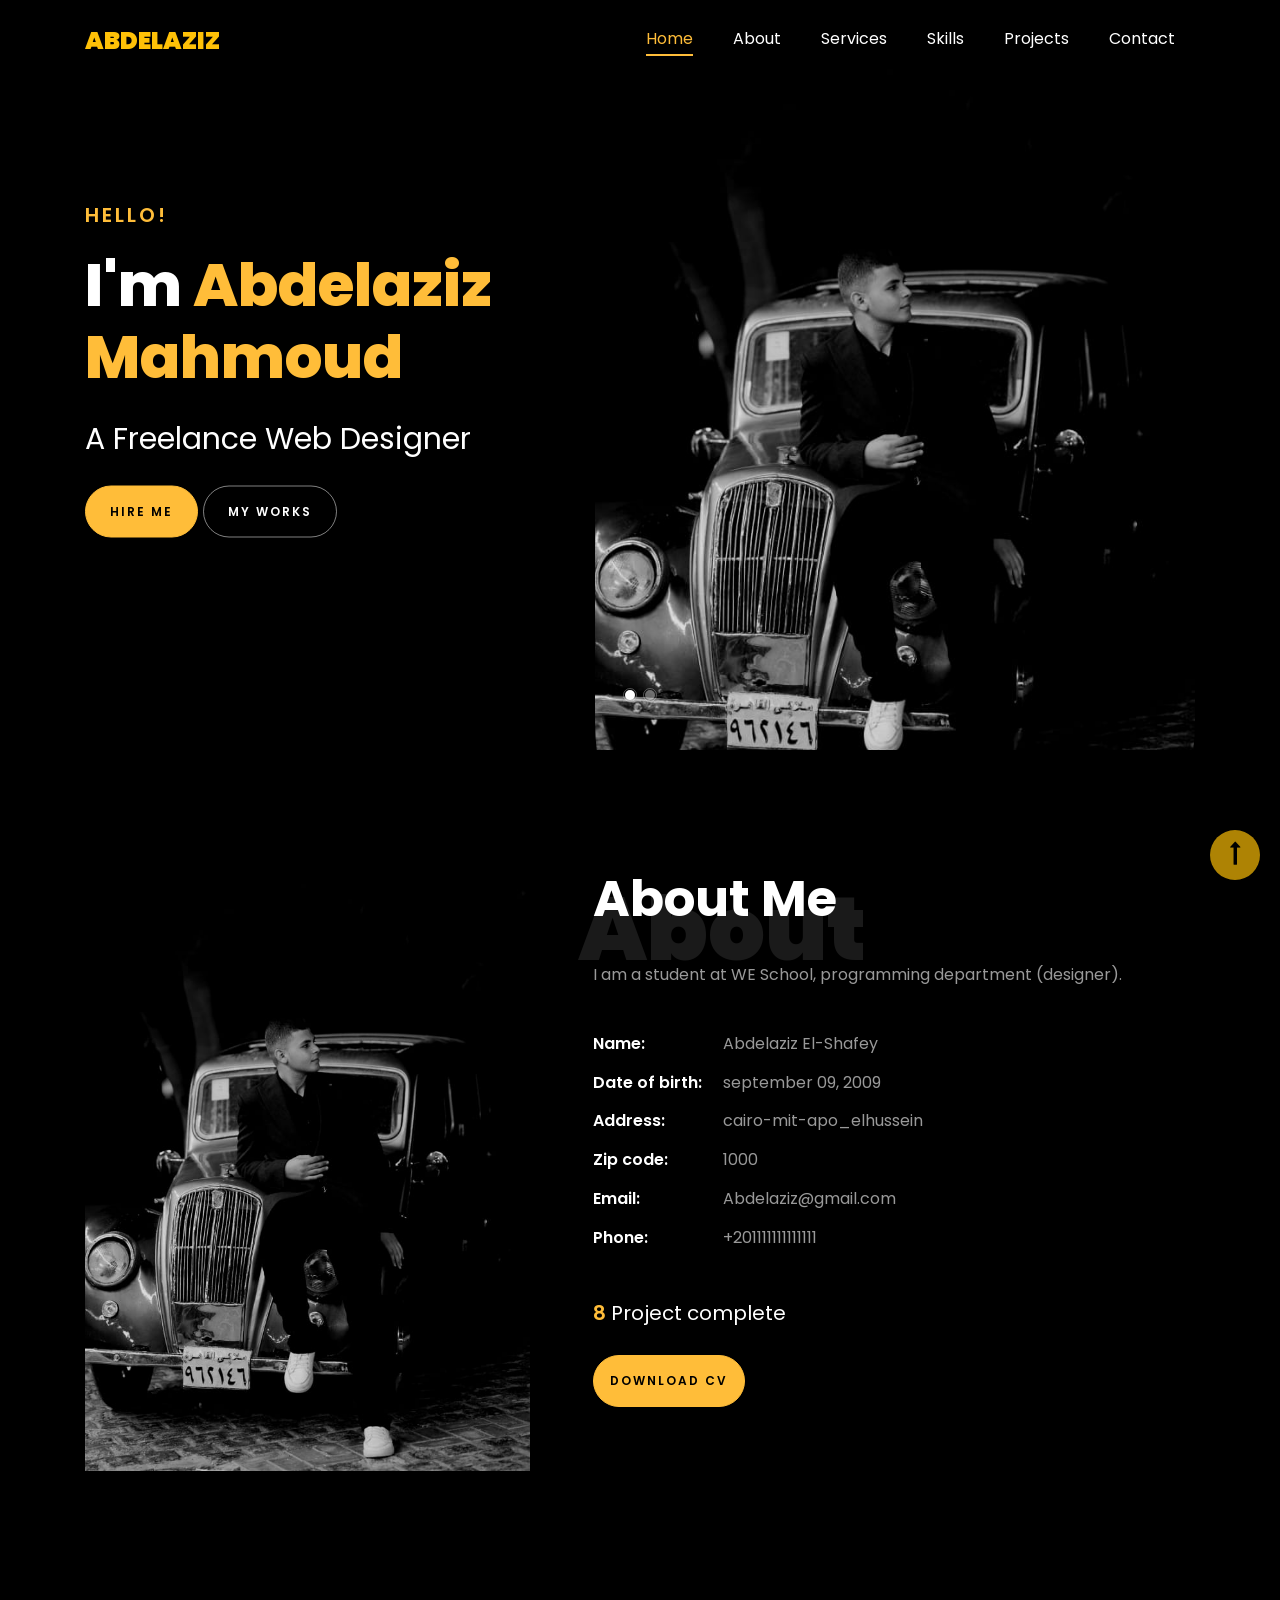
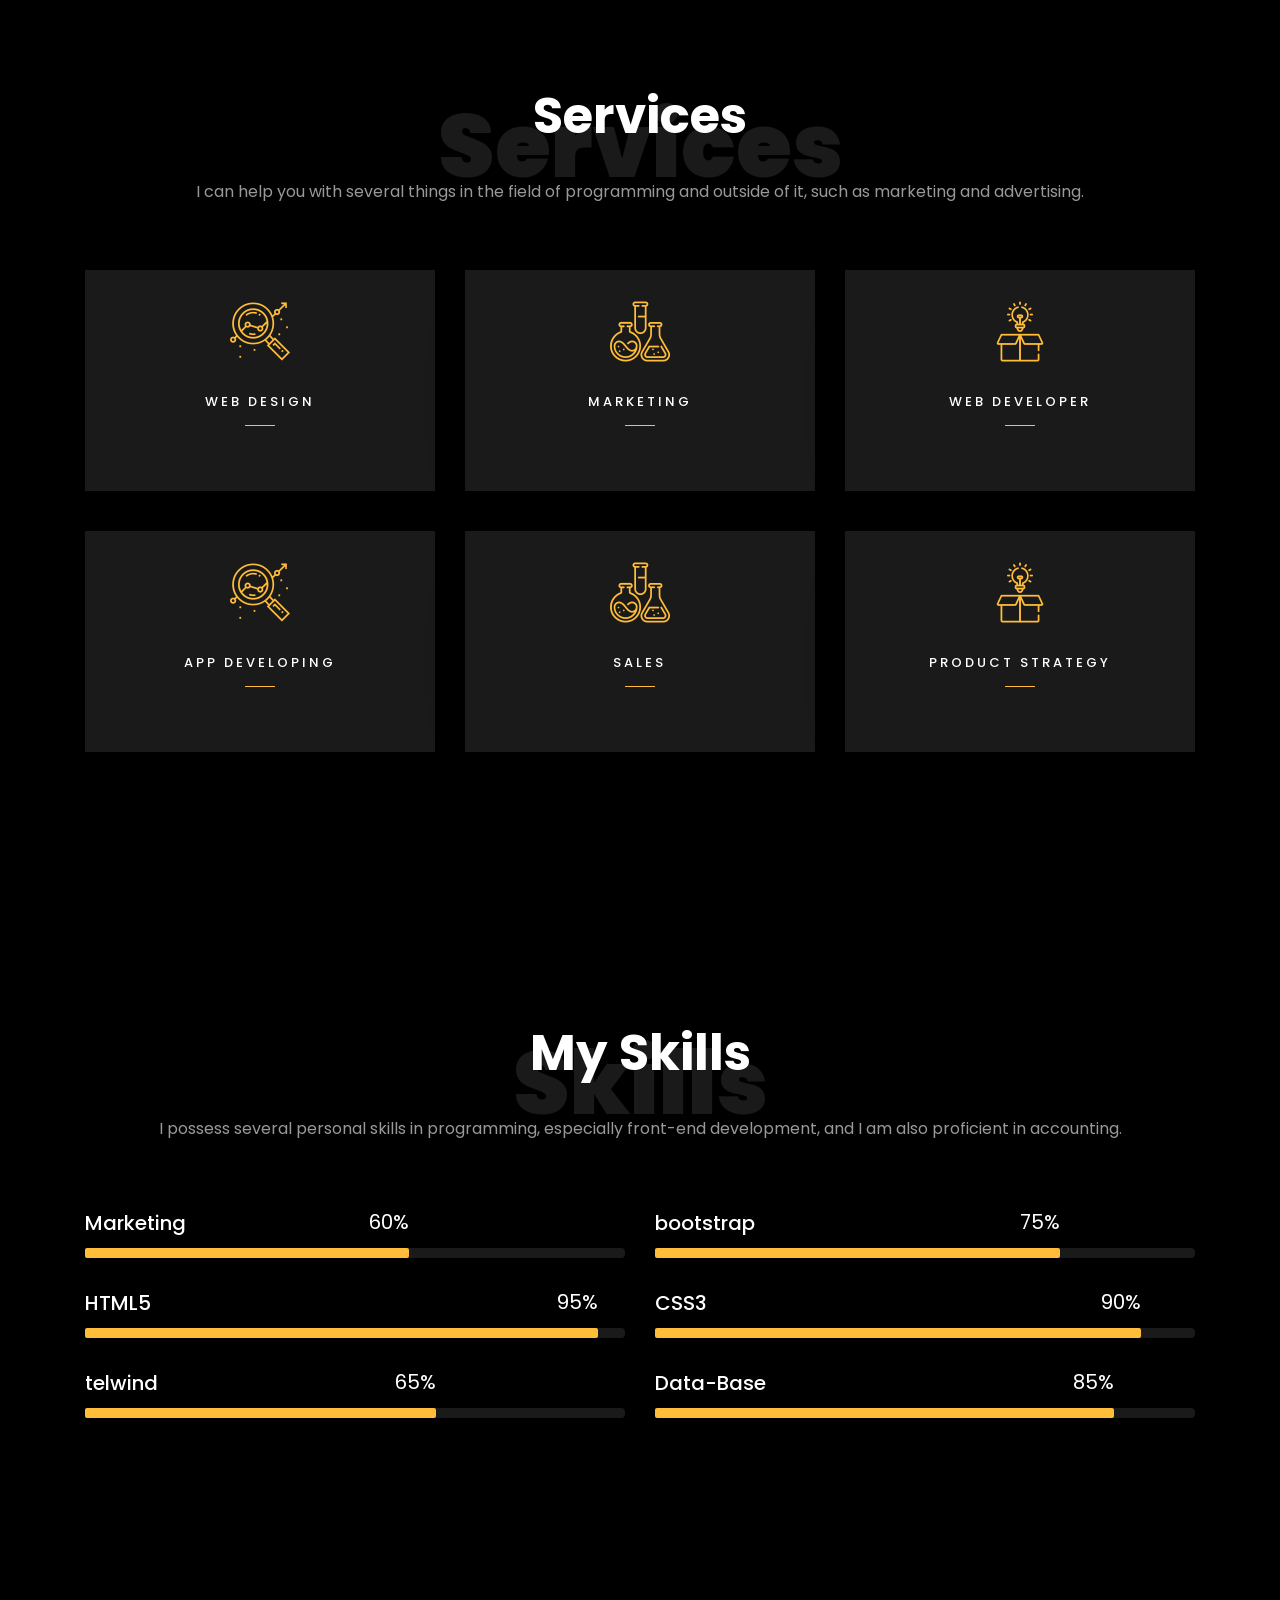
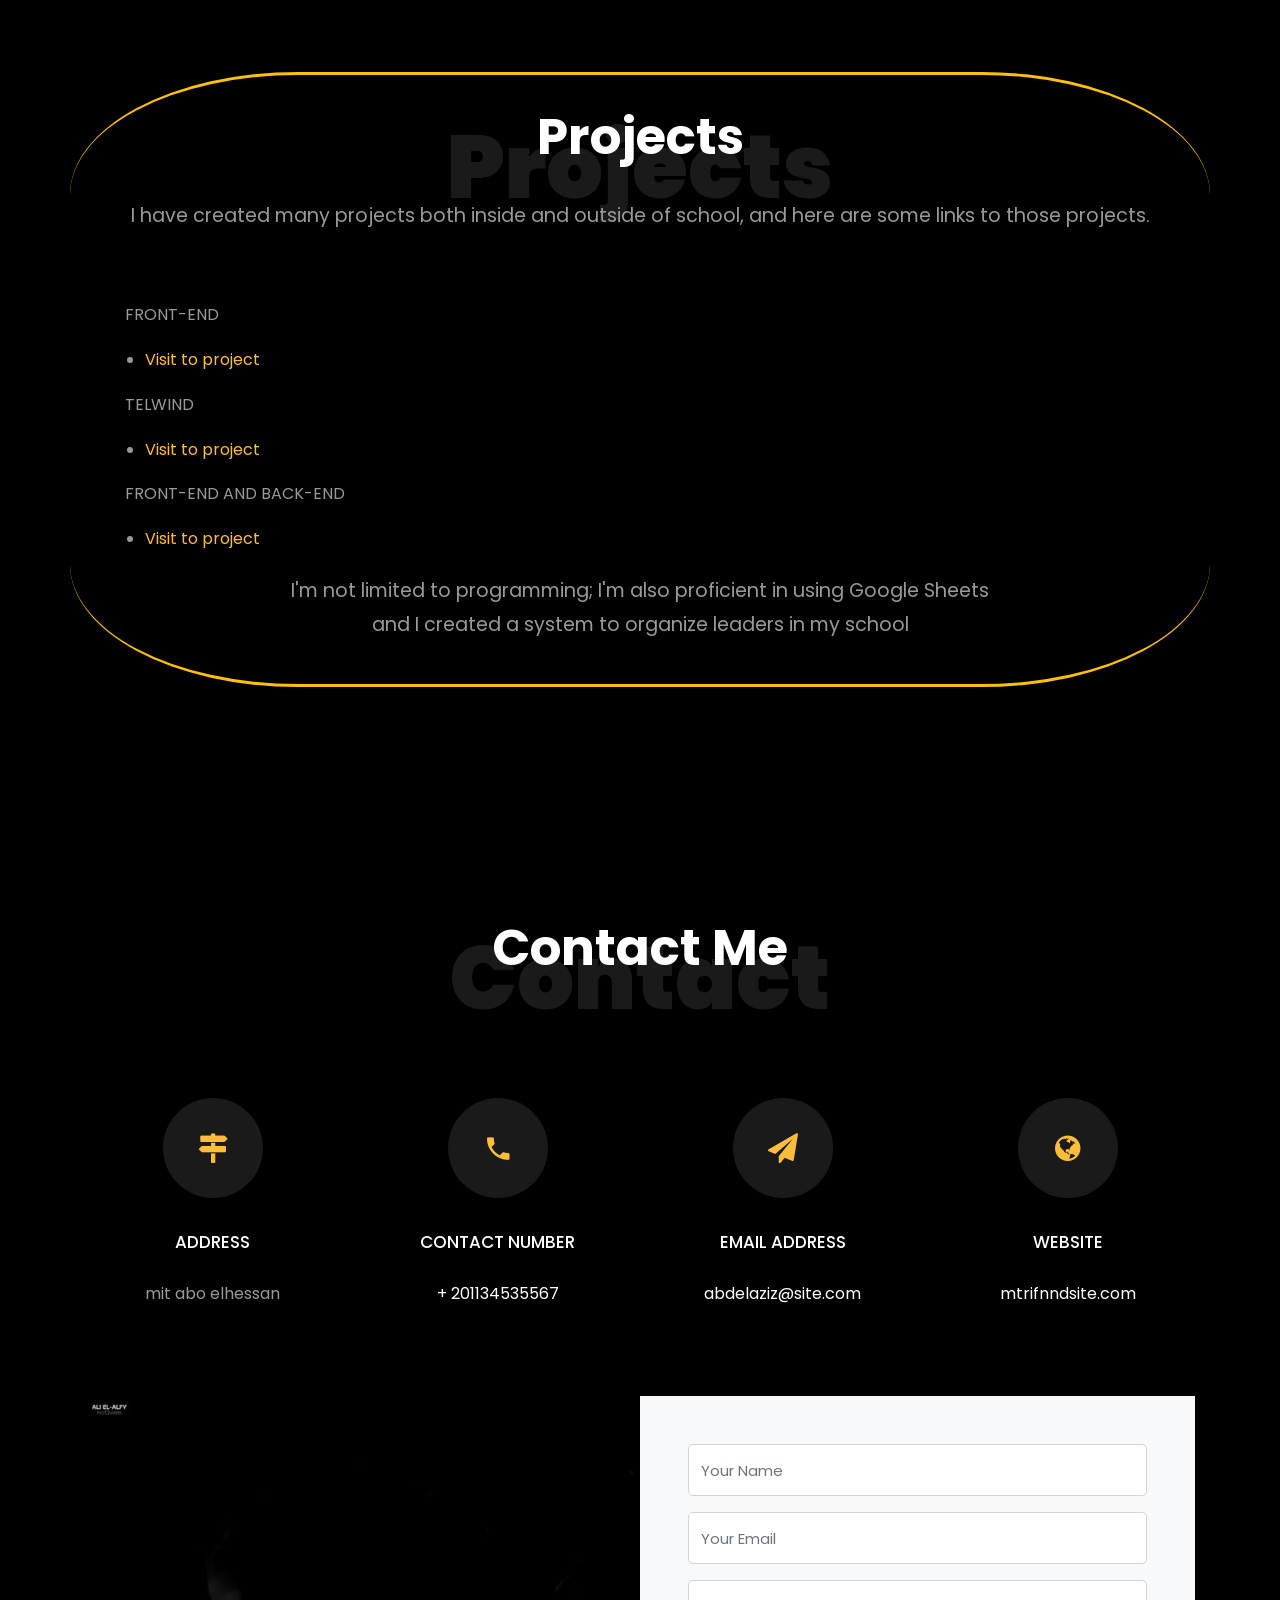
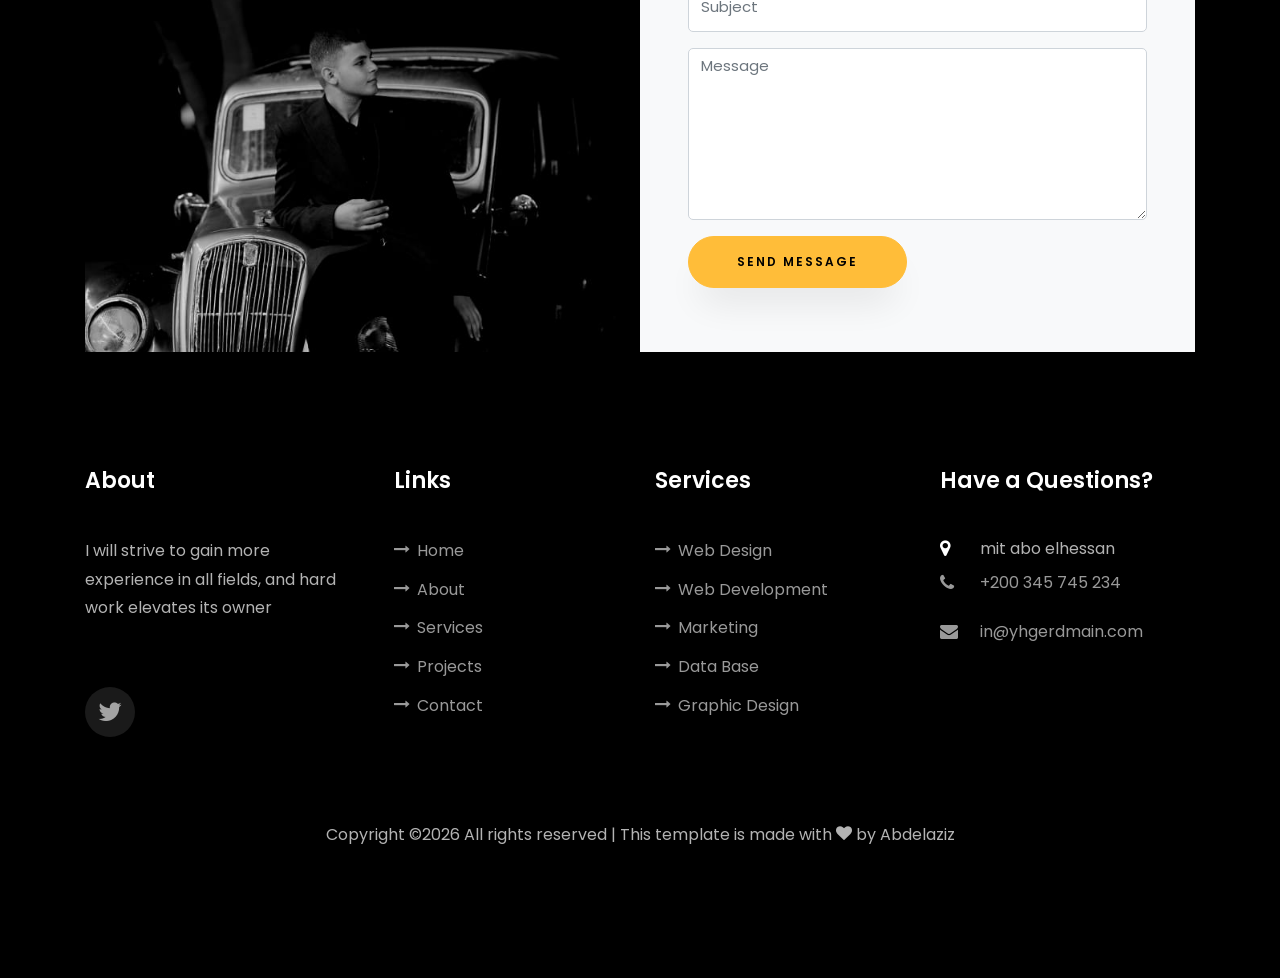
==== index.html @ 03fa95c0 "Add files via upload" ====
<!DOCTYPE html>
<html lang="en">
  <head>
    <title>Clark - Free Bootstrap 4 Template by Colorlib</title>
    <meta charset="utf-8">
    <meta name="viewport" content="width=device-width, initial-scale=1, shrink-to-fit=no">
    
    <link href="https://fonts.googleapis.com/css?family=Poppins:100,200,300,400,500,600,700,800,900" rel="stylesheet">

    <link rel="stylesheet" href="css/open-iconic-bootstrap.min.css">
    <link rel="stylesheet" href="css/animate.css">
    
    <link rel="stylesheet" href="css/owl.carousel.min.css">
    <link rel="stylesheet" href="css/owl.theme.default.min.css">
    <link rel="stylesheet" href="css/magnific-popup.css">

    <link rel="stylesheet" href="css/aos.css">

    <link rel="stylesheet" href="css/ionicons.min.css">
    
    <link rel="stylesheet" href="css/flaticon.css">
    <link rel="stylesheet" href="css/icomoon.css">
    <link rel="stylesheet" href="css/style.css">

    <style>
      /* حل مشكلة السكرول في الموبايل */
      html, body {
        overflow-x: hidden !important;
        height: auto !important;
        position: relative;
      }

      /* تنسيق زرار الصعود للأعلى (Back to Top) */
      #ftco-backtotop {
        position: fixed;
        bottom: 20px;
        right: 20px;
        z-index: 9999;
        width: 50px;
        height: 50px;
        background: #ffc107;
        color: #000;
        border-radius: 50%;
        text-align: center;
        line-height: 50px;
        font-size: 24px;
        cursor: pointer;
        display: none;
        box-shadow: 0px 5px 15px rgba(0,0,0,0.3);
        transition: 0.3s all ease;
      }
      #ftco-backtotop:hover {
        background: #000;
        color: #ffc107;
      }

      /* تنسيق رسائل الفالديشن بدون تغيير الديزاين */
      .error-border {
        border: 2px solid #ff4d4d !important;
      }
      .error-msg {
        color: #ff4d4d;
        font-size: 12px;
        display: none;
        margin-top: 5px;
      }
    </style>
  </head>
  <body data-spy="scroll" data-target=".site-navbar-target" data-offset="300">
	  <nav class="navbar navbar-expand-lg navbar-dark ftco_navbar ftco-navbar-light site-navbar-target" id="ftco-navbar">
	    <div class="container">
	      <a class="navbar-brand" style='color:#ffc107;' href="index.html">Abdelaziz</a>
	      <button class="navbar-toggler js-fh5co-nav-toggle fh5co-nav-toggle" type="button" data-toggle="collapse" data-target="#ftco-nav" aria-controls="ftco-nav" aria-expanded="false" aria-label="Toggle navigation">
	        <span class="oi oi-menu"></span> Menu
	      </button>

	      <div class="collapse navbar-collapse" id="ftco-nav">
	        <ul class="navbar-nav nav ml-auto">
	          <li class="nav-item"><a href="#home-section" class="nav-link"><span>Home</span></a></li>
	          <li class="nav-item"><a href="#about-section" class="nav-link"><span>About</span></a></li>
	          <li class="nav-item"><a href="#services-section" class="nav-link"><span>Services</span></a></li>
	          <li class="nav-item"><a href="#skills-section" class="nav-link"><span>Skills</span></a></li>
	          <li class="nav-item"><a href="#projects-section" class="nav-link"><span>Projects</span></a></li>
	          <li class="nav-item"><a href="#contact-section" class="nav-link"><span>Contact</span></a></li>
	        </ul>
	      </div>
	    </div>
	  </nav>
	  <section id="home-section" class="hero">
		  <div class="home-slider  owl-carousel">
	      <div class="slider-item ">
	      	<div class="overlay"></div>
	        <div class="container">
	          <div class="row d-md-flex no-gutters slider-text align-items-end justify-content-end" data-scrollax-parent="true">
	          	<div class="one-third js-fullheight order-md-last img" style="background-image:url(images/bg_1.png );width: 600px; border-radius: 20%;">
	          		<div class="overlay"></div>
	          	</div>
		          <div class="one-forth d-flex  align-items-center ftco-animate" data-scrollax=" properties: { translateY: '70%' }">
		          	<div class="text">
		          		<span class="subheading">Hello!</span>
			            <h1 class="mb-4 mt-3">I'm <span>Abdelaziz Mahmoud</span></h1>
			            <h2 class="mb-4">A Freelance Web Designer</h2>
			            <p><a href="#" class="btn btn-primary py-3 px-4">Hire me</a> <a href="#" class="btn btn-white btn-outline-white py-3 px-4">My works</a></p>
		            </div>
		          </div>
	        	</div>
	        </div>
	      </div>

	      <div class="slider-item">
	      	<div class="overlay"></div>
	        <div class="container">
	          <div class="row d-flex no-gutters slider-text align-items-end justify-content-end" data-scrollax-parent="true">
	          	<div class="one-third js-fullheight order-md-last img" style="background-image:url(images/bg_2.png);width: 600px;border-radius: 20%;">
	          		<div class="overlay"></div>
	          	</div>
		          <div class="one-forth d-flex align-items-center ftco-animate" data-scrollax=" properties: { translateY: '70%' }">
		          	<div class="text">
		          		<span class="subheading">Hello!</span>
			            <h1 class="mb-4 mt-3">I'm a <span>web designer</span> based in Egypt</h1>
			            <p><a href="#" class="btn btn-primary py-3 px-4">Hire me</a> <a href="#" class="btn btn-white btn-outline-white py-3 px-4">My works</a></p>
		            </div>
		          </div>
	        	</div>
	        </div>
	      </div>
	    </div>
    </section>
	<section class="ftco-about img ftco-section ftco-no-pb" id="about-section">
    	<div class="container">
    		<div class="row d-flex">
    			<div class="col-md-6 col-lg-5 d-flex">
    				<div class="img-about img d-flex align-items-stretch">
    					<div class="overlay"></div>
	    				<div class="img d-flex align-self-stretch align-items-center" style="background-image:url(images/bg_1.png);">
	    				</div>
    				</div>
    			</div>
    			<div class="col-md-6 col-lg-7 pl-lg-5 pb-5">
    				<div class="row justify-content-start pb-3">
		          <div class="col-md-12 heading-section ftco-animate">
		          	<h1 class="big">About</h1>
		            <h2 class="mb-4">About Me</h2>
		            <p>I am a student at WE School, programming department (designer).</p>
		            <ul class="about-info mt-4 px-md-0 px-2">
		            	<li class="d-flex"><span>Name:</span> <span>Abdelaziz El-Shafey</span></li>
		            	<li class="d-flex"><span>Date of birth:</span> <span>september 09, 2009</span></li>
		            	<li class="d-flex"><span>Address:</span> <span>cairo-mit-apo_elhussein</span></li>
		            	<li class="d-flex"><span>Zip code:</span> <span>1000</span></li>
		            	<li class="d-flex"><span>Email:</span> <span>Abdelaziz@gmail.com</span></li>
		            	<li class="d-flex"><span>Phone: </span> <span>+201111111111111</span></li>
		            </ul>
		          </div>
		        </div>
	          <div class="counter-wrap ftco-animate d-flex mt-md-3">
              <div class="text">
              	<p class="mb-4">
	                <span class="number" data-number="30">0</span>
	                <span>Project complete</span>
                </p>
                <p><a href="#" class="btn btn-primary py-3 px-3">Download CV</a></p>
              </div>
	          </div>
	        </div>
        </div>
    	</div>
    </section>

    <section class="ftco-section" id="services-section">
    	<div class="container">
    		<div class="row justify-content-center py-5 mt-5">
          <div class="col-md-12 heading-section text-center ftco-animate">
          	<h1 class="big big-2">Services</h1>
            <h2 class="mb-4">Services</h2>
            <p>I can help you with several things in the field of programming and outside of it, such as marketing and advertising.</p>
          </div>
        </div>
    		<div class="row">
					<div class="col-md-4 text-center d-flex ftco-animate">
						<a href="#" class="services-1">
							<span class="icon">
								<i class="flaticon-analysis"></i>
							</span>
							<div class="desc">
								<h3 class="mb-5">Web Design</h3>
							</div>
						</a>
					</div>
					<div class="col-md-4 text-center d-flex ftco-animate">
						<a href="#" class="services-1">
							<span class="icon">
								<i class="flaticon-flasks"></i>
							</span>
							<div class="desc">
								<h3 class="mb-5">Marketing</h3>
							</div>
						</a>
					</div>
					<div class="col-md-4 text-center d-flex ftco-animate">
						<a href="#" class="services-1">
							<span class="icon">
								<i class="flaticon-ideas"></i>
							</span>
							<div class="desc">
								<h3 class="mb-5">Web Developer</h3>
							</div>
						</a>
					</div>

					<div class="col-md-4 text-center d-flex ftco-animate">
						<a href="#" class="services-1">
							<span class="icon">
								<i class="flaticon-analysis"></i>
							</span>
							<div class="desc">
								<h3 class="mb-5">App Developing</h3>
							</div>
						</a>
					</div>
					<div class="col-md-4 text-center d-flex ftco-animate">
						<a href="#" class="services-1">
							<span class="icon">
								<i class="flaticon-flasks"></i>
							</span>
							<div class="desc">
								<h3 class="mb-5">sales</h3>
							</div>
						</a>
					</div>
					<div class="col-md-4 text-center d-flex ftco-animate">
						<a href="#" class="services-1">
							<span class="icon">
								<i class="flaticon-ideas"></i>
							</span>
							<div class="desc">
								<h3 class="mb-5">Product Strategy</h3>
							</div>
						</a>
					</div>
				</div>
    	</div>
    </section>
		
		<section class="ftco-section" id="skills-section">
			<div class="container">
				<div class="row justify-content-center pb-5">
          <div class="col-md-12 heading-section text-center ftco-animate">
          	<h1 class="big big-2">Skills</h1>
            <h2 class="mb-4">My Skills</h2>
            <p>I possess several personal skills in programming, especially front-end development, and I am also proficient in accounting.</p>
          </div>
        </div>
				<div class="row">
					<div class="col-md-6 animate-box">
						<div class="progress-wrap ftco-animate">
							<h3>Marketing</h3>
							<div class="progress">
							 	<div class="progress-bar color-1" role="progressbar" aria-valuenow="90"
							  	aria-valuemin="0" aria-valuemax="100" style="width:60%">
							    <span>60%</span>
							  	</div>
							</div>
						</div>
					</div>
					<div class="col-md-6 animate-box">
						<div class="progress-wrap ftco-animate">
							<h3>bootstrap</h3>
							<div class="progress">
							 	<div class="progress-bar color-2" role="progressbar" aria-valuenow="85"
							  	aria-valuemin="0" aria-valuemax="100" style="width:75%">
							    <span>75%</span>
							  	</div>
							</div>
						</div>
					</div>
					<div class="col-md-6 animate-box">
						<div class="progress-wrap ftco-animate">
							<h3>HTML5</h3>
							<div class="progress">
							 	<div class="progress-bar color-3" role="progressbar" aria-valuenow="95"
							  	aria-valuemin="0" aria-valuemax="100" style="width:95%">
							    <span>95%</span>
							  	</div>
							</div>
						</div>
					</div>
					<div class="col-md-6 animate-box">
						<div class="progress-wrap ftco-animate">
							<h3>CSS3</h3>
							<div class="progress">
							 	<div class="progress-bar color-4" role="progressbar" aria-valuenow="90"
							  	aria-valuemin="0" aria-valuemax="100" style="width:90%">
							    <span>90%</span>
							  	</div>
							</div>
						</div>
					</div>
					<div class="col-md-6 animate-box">
						<div class="progress-wrap ftco-animate">
							<h3>telwind</h3>
							<div class="progress">
							 	<div class="progress-bar color-5" role="progressbar" aria-valuenow="70"
							  	aria-valuemin="0" aria-valuemax="100" style="width:65%">
							    <span>65%</span>
							  	</div>
							</div>
						</div>
					</div>
					<div class="col-md-6 animate-box">
						<div class="progress-wrap ftco-animate">
							<h3>Data-Base</h3>
							<div class="progress">
							 	<div class="progress-bar color-6" role="progressbar" aria-valuenow="80"
							  	aria-valuemin="0" aria-valuemax="100" style="width:85%">
							    <span>85%</span>
							  	</div>
							</div>
						</div>
					</div>
				</div>
			</div>
		</section>

    <section class="ftco-section ftco-project" id="projects-section">
		<div class="container" id="a" >
			<div class="hh"></div>
		<div class="row justify-content-center pb-5">
          <div class="col-md-12 heading-section text-center ftco-animate">
          	<h1 class="big big-2">Projects</h1>
            <h2 class="mb-4"> Projects</h2>
            <p style="margin-bottom: 20px; font-size: larger;">I have created many projects both inside and outside of school, and here are some links to those projects.</p>
          </div>
        </div>
		<ul>
			<p>FRONT-END</p>
			<li style="margin-left: 20px;">
				<a href="https://zizo-1.github.io/task-2/">Visit to project</a>
			</li>
		</ul>
		<ul>
			<p>TELWIND</p>
			<li style="margin-left: 20px;">
				<a href="https://zizo-1.github.io/Abdelaziz-task4/" >Visit to project</a>
			</li>
		</ul>
		<ul>
			<p>FRONT-END AND BACK-END</p>
			<li style="margin-left: 20px;">
				<a href="https://zizo-1.github.io/project-3/">Visit to project</a>
			</li>
		</ul>
		<p style="margin-top: 20px; font-size: larger; " class="text-center">I'm not limited to programming; I'm also proficient in using Google Sheets<br> and I created a system to organize leaders in my school</p>
		<div class="hh"></div>
    	</div>
    </section>

    <section class="ftco-section contact-section ftco-no-pb" id="contact-section">
      <div class="container">
      	<div class="row justify-content-center mb-5 pb-3">
          <div class="col-md-7 heading-section text-center ftco-animate">
            <h1 class="big big-2">Contact</h1>
            <h2 class="mb-4">Contact Me</h2>
          </div>
        </div>

        <div class="row d-flex contact-info mb-5">
          <div class="col-md-6 col-lg-3 d-flex ftco-animate">
          	<div class="align-self-stretch box p-4 text-center">
          		<div class="icon d-flex align-items-center justify-content-center">
          			<span class="icon-map-signs"></span>
          		</div>
          		<h3 class="mb-4">Address</h3>
	            <p>mit abo elhessan</p>
	          </div>
          </div>
          <div class="col-md-6 col-lg-3 d-flex ftco-animate">
          	<div class="align-self-stretch box p-4 text-center">
          		<div class="icon d-flex align-items-center justify-content-center">
          			<span class="icon-phone2"></span>
          		</div>
          		<h3 class="mb-4">Contact Number</h3>
	            <p><a href="tel://1234567920">+ 201134535567</a></p>
	          </div>
          </div>
          <div class="col-md-6 col-lg-3 d-flex ftco-animate">
          	<div class="align-self-stretch box p-4 text-center">
          		<div class="icon d-flex align-items-center justify-content-center">
          			<span class="icon-paper-plane"></span>
          		</div>
          		<h3 class="mb-4">Email Address</h3>
	            <p><a href="mailto:info@yoursite.com">abdelaziz@site.com</a></p>
	          </div>
          </div>
          <div class="col-md-6 col-lg-3 d-flex ftco-animate">
          	<div class="align-self-stretch box p-4 text-center">
          		<div class="icon d-flex align-items-center justify-content-center">
          			<span class="icon-globe"></span>
          		</div>
          		<h3 class="mb-4">Website</h3>
	            <p><a href="#">mtrifnndsite.com</a></p>
	          </div>
          </div>
        </div>

        <div class="row no-gutters block-9">
          <div class="col-md-6 order-md-last d-flex" id="form">
            <form action="#" id="contact-form" class="bg-light p-4 p-md-5 contact-form">
              <div class="form-group">
                <input type="text" id="name" class="form-control" placeholder="Your Name">
                <span class="error-msg" id="name-error">Please enter your name</span>
              </div>
              <div class="form-group">
                <input type="text" id="email" class="form-control" placeholder="Your Email">
                <span class="error-msg" id="email-error">Please enter a valid email</span>
              </div>
              <div class="form-group">
                <input type="text" id="subject" class="form-control" placeholder="Subject">
                <span class="error-msg" id="subject-error">Please enter a subject</span>
              </div>
              <div class="form-group">
                <textarea name="" id="message" cols="30" rows="7" class="form-control" placeholder="Message"></textarea>
                <span class="error-msg" id="message-error">Please write your message</span>
              </div>
              <div class="form-group">
                <input type="submit" value="Send Message" class="btn btn-primary py-3 px-5">
              </div>
            </form>
          </div>

          <div class="col-md-6 d-flex">
          	<div class="img" style="background-image: url(images/bg_1.png);"></div>
          </div>
        </div>
      </div>
    </section>
		
    <footer class="ftco-footer ftco-section">
      <div class="container">
        <div class="row mb-5">
          <div class="col-md">
            <div class="ftco-footer-widget mb-4">
              <h2 class="ftco-heading-2">About</h2>
              <p>I will strive to gain more experience in all fields, and hard work elevates its owner</p>
              <ul class="ftco-footer-social list-unstyled float-md-left float-lft mt-5">
                <li class="ftco-animate"><a href="#"><span class="icon-twitter"></span></a></li>
                <li class="ftco-animate"><a href="#"><span class="icon-facebook"></span></a></li>
                <li class="ftco-animate"><a href="#"><span class="icon-instagram"></span></a></li>
              </ul>
            </div>
          </div>
          <div class="col-md">
            <div class="ftco-footer-widget mb-4 ml-md-4">
              <h2 class="ftco-heading-2">Links</h2>
              <ul class="list-unstyled">
                <li><a href="#"><span class="icon-long-arrow-right mr-2"></span>Home</a></li>
                <li><a href="#"><span class="icon-long-arrow-right mr-2"></span>About</a></li>
                <li><a href="#"><span class="icon-long-arrow-right mr-2"></span>Services</a></li>
                <li><a href="#"><span class="icon-long-arrow-right mr-2"></span>Projects</a></li>
                <li><a href="#"><span class="icon-long-arrow-right mr-2"></span>Contact</a></li>
              </ul>
            </div>
          </div>
          <div class="col-md">
             <div class="ftco-footer-widget mb-4">
              <h2 class="ftco-heading-2">Services</h2>
              <ul class="list-unstyled">
                <li><a href="#"><span class="icon-long-arrow-right mr-2"></span>Web Design</a></li>
                <li><a href="#"><span class="icon-long-arrow-right mr-2"></span>Web Development</a></li>
                <li><a href="#"><span class="icon-long-arrow-right mr-2"></span>Marketing</a></li>
                <li><a href="#"><span class="icon-long-arrow-right mr-2"></span>Data Base</a></li>
                <li><a href="#"><span class="icon-long-arrow-right mr-2"></span>Graphic Design</a></li>
              </ul>
            </div>
          </div>
          <div class="col-md">
            <div class="ftco-footer-widget mb-4">
            	<h2 class="ftco-heading-2">Have a Questions?</h2>
            	<div class="block-23 mb-3">
	              <ul>
	                <li><span class="icon icon-map-marker"></span><span class="text">mit abo elhessan</span></li>
	                <li><a href="#"><span class="icon icon-phone"></span><span class="text">+200 345 745 234</span></a></li>
	                <li><a href="#"><span class="icon icon-envelope"></span><span class="text">in@yhgerdmain.com</span></a></li>
	              </ul>
	            </div>
            </div>
          </div>
        </div>
        <div class="row">
          <div class="col-md-12 text-center">
            <p>Copyright &copy;<script>document.write(new Date().getFullYear());</script> All rights reserved | This template is made with <i class="icon-heart color-danger" aria-hidden="true"></i> by <a href="https://colorlib.com" target="_blank">Abdelaziz</a></p>
          </div>
        </div>
      </div>
    </footer>
    
    <div id="ftco-backtotop" title="Go to top">
        <span class="icon-long-arrow-up"></span>
    </div>

  <div id="ftco-loader" class="show fullscreen"><svg class="circular" width="48px" height="48px"><circle class="path-bg" cx="24" cy="24" r="22" fill="none" stroke-width="4" stroke="#eeeeee"/><circle class="path" cx="24" cy="24" r="22" fill="none" stroke-width="4" stroke-miterlimit="10" stroke="#F96D00"/></svg></div>

  <script src="js/jquery.min.js"></script>
  <script src="js/jquery-migrate-3.0.1.min.js"></script>
  <script src="js/popper.min.js"></script>
  <script src="js/bootstrap.min.js"></script>
  <script src="js/jquery.easing.1.3.js"></script>
  <script src="js/jquery.waypoints.min.js"></script>
  <script src="js/jquery.stellar.min.js"></script>
  <script src="js/owl.carousel.min.js"></script>
  <script src="js/jquery.magnific-popup.min.js"></script>
  <script src="js/aos.js"></script>
  <script src="js/jquery.animateNumber.min.js"></script>
  <script src="js/scrollax.min.js"></script>
  <script src="js/main.js"></script>

  <script>
    // 1. التحكم في ظهور زرار الصعود للأعلى
    $(window).scroll(function() {
        if ($(this).scrollTop() > 300) {
            $('#ftco-backtotop').fadeIn('slow');
        } else {
            $('#ftco-backtotop').fadeOut('slow');
        }
    });
    $('#ftco-backtotop').click(function() {
        $('html, body').animate({scrollTop : 0}, 800, 'easeInOutExpo');
        return false;
    });

    // 2. فالديشن الفورم (Validation)
    document.getElementById('contact-form').addEventListener('submit', function(e) {
        e.preventDefault();
        
        let isValid = true;
        const name = document.getElementById('name');
        const email = document.getElementById('email');
        const subject = document.getElementById('subject');
        const message = document.getElementById('message');

        // مسح الأخطاء السابقة
        document.querySelectorAll('.form-control').forEach(el => el.classList.remove('error-border'));
        document.querySelectorAll('.error-msg').forEach(el => el.style.display = 'none');

        // فحص الاسم
        if (name.value.trim() === "") {
            name.classList.add('error-border');
            document.getElementById('name-error').style.display = 'block';
            isValid = false;
        }
        // فحص الإيميل
        const emailRegex = /^[^\s@]+@[^\s@]+\.[^\s@]+$/;
        if (!emailRegex.test(email.value.trim())) {
            email.classList.add('error-border');
            document.getElementById('email-error').style.display = 'block';
            isValid = false;
        }
        // فحص الموضوع
        if (subject.value.trim() === "") {
            subject.classList.add('error-border');
            document.getElementById('subject-error').style.display = 'block';
            isValid = false;
        }
        // فحص الرسالة
        if (message.value.trim() === "") {
            message.classList.add('error-border');
            document.getElementById('message-error').style.display = 'block';
            isValid = false;
        }

        if (isValid) {
            alert('Your message has been sent successfully!');
            this.reset();
        }
    });
  </script>
    
  </body>
</html>
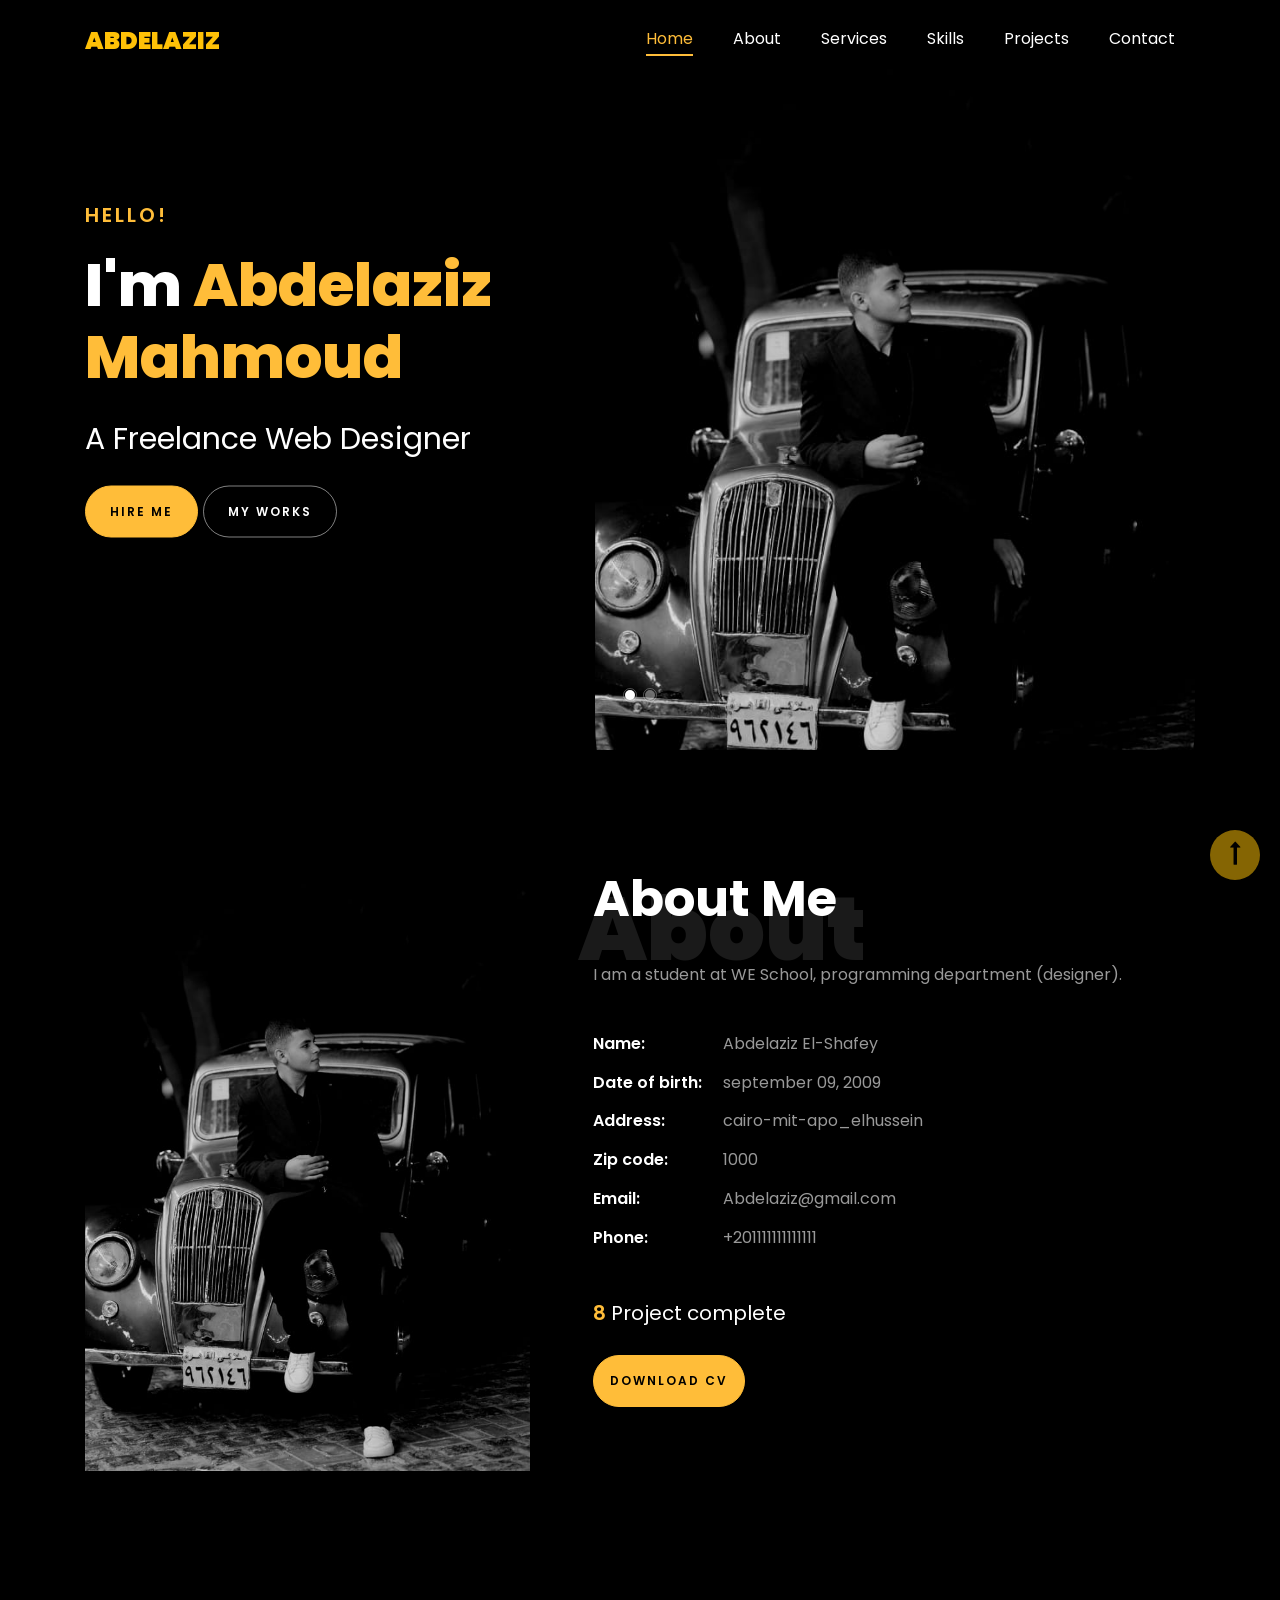
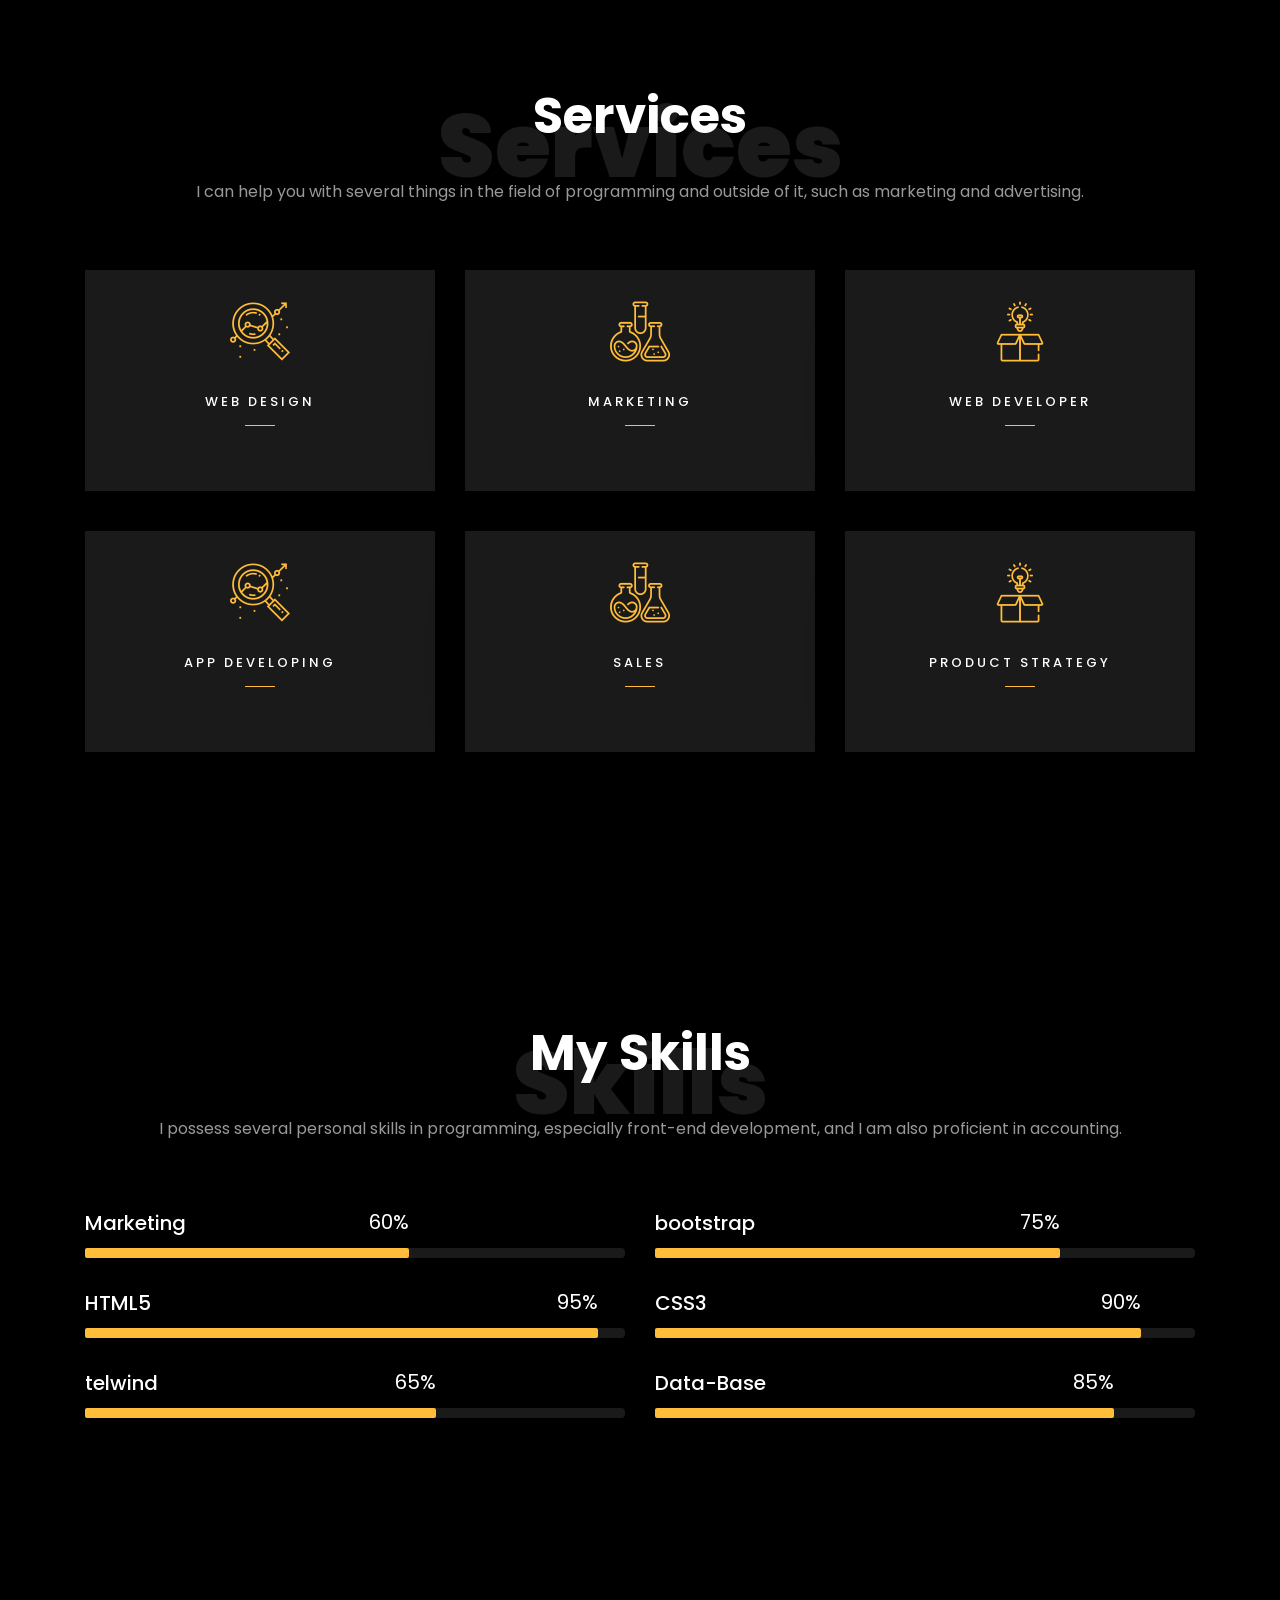
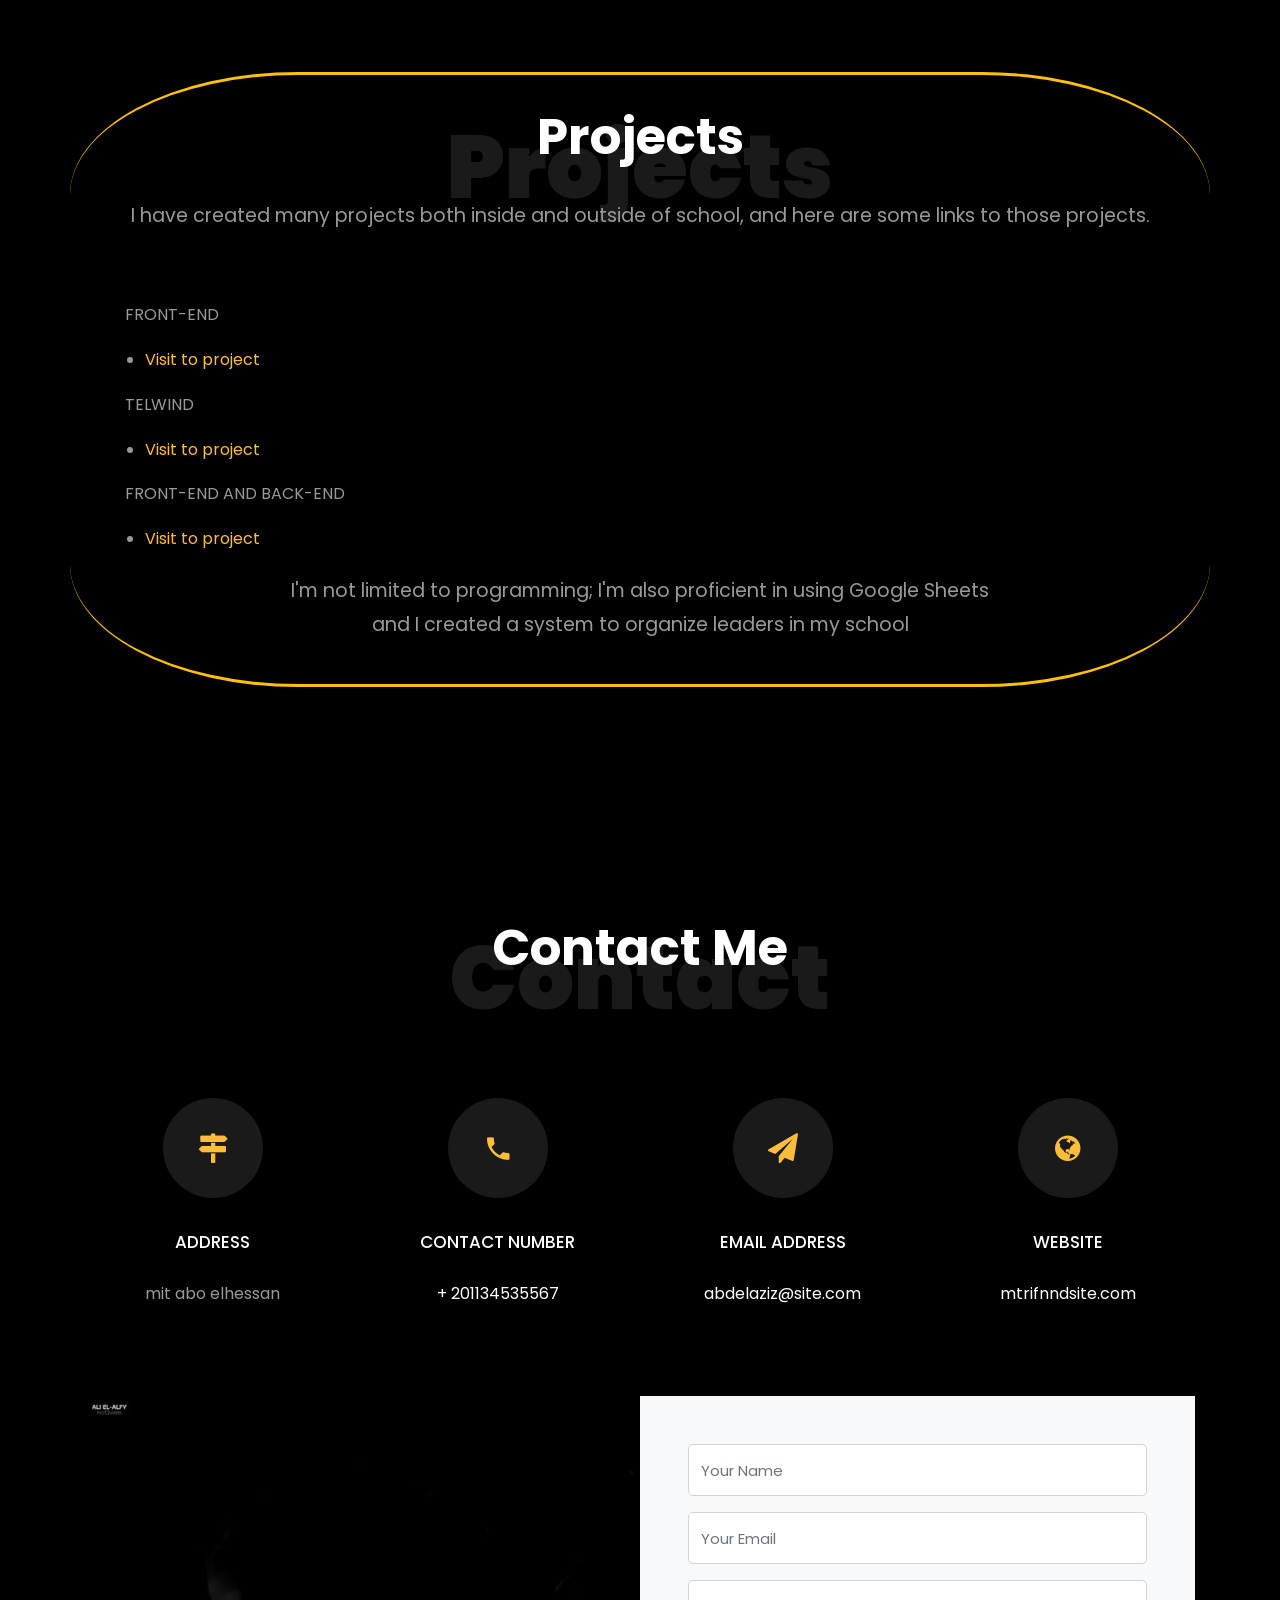
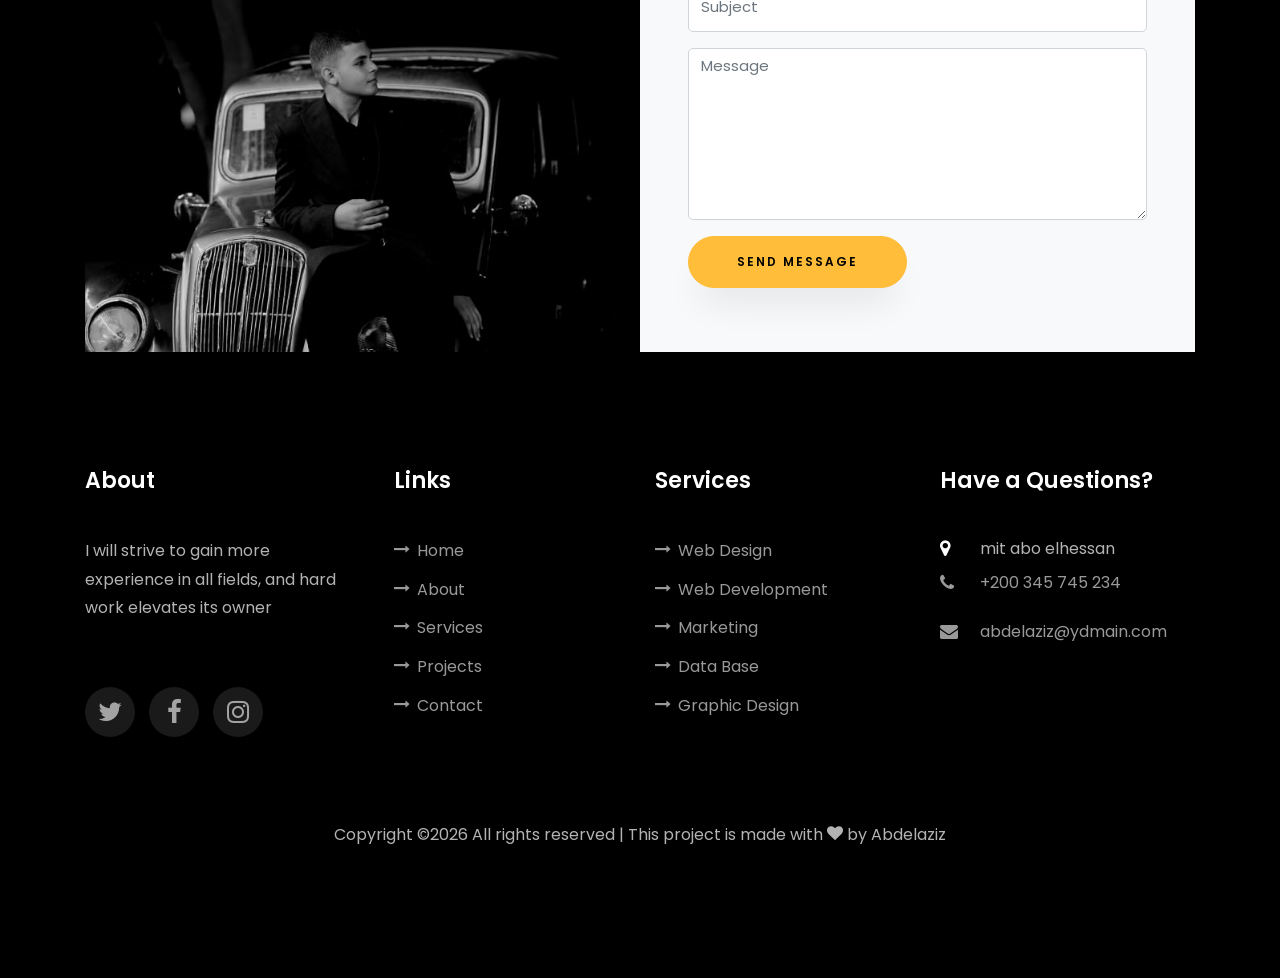
==== commit 1d4d79b6: "Update index.html" ====
--- a/index.html
+++ b/index.html
@@ -479,7 +479,7 @@
 	              <ul>
 	                <li><span class="icon icon-map-marker"></span><span class="text">mit abo elhessan</span></li>
 	                <li><a href="#"><span class="icon icon-phone"></span><span class="text">+200 345 745 234</span></a></li>
-	                <li><a href="#"><span class="icon icon-envelope"></span><span class="text">in@yhgerdmain.com</span></a></li>
+	                <li><a href="#"><span class="icon icon-envelope"></span><span class="text">abdelaziz@ydmain.com</span></a></li>
 	              </ul>
 	            </div>
             </div>
@@ -487,7 +487,7 @@
         </div>
         <div class="row">
           <div class="col-md-12 text-center">
-            <p>Copyright &copy;<script>document.write(new Date().getFullYear());</script> All rights reserved | This template is made with <i class="icon-heart color-danger" aria-hidden="true"></i> by <a href="https://colorlib.com" target="_blank">Abdelaziz</a></p>
+            <p>Copyright &copy;<script>document.write(new Date().getFullYear());</script> All rights reserved | This project is made with <i class="icon-heart color-danger" aria-hidden="true"></i> by Abdelaziz</p>
           </div>
         </div>
       </div>
@@ -575,4 +575,4 @@
   </script>
     
   </body>
-</html>+</html>
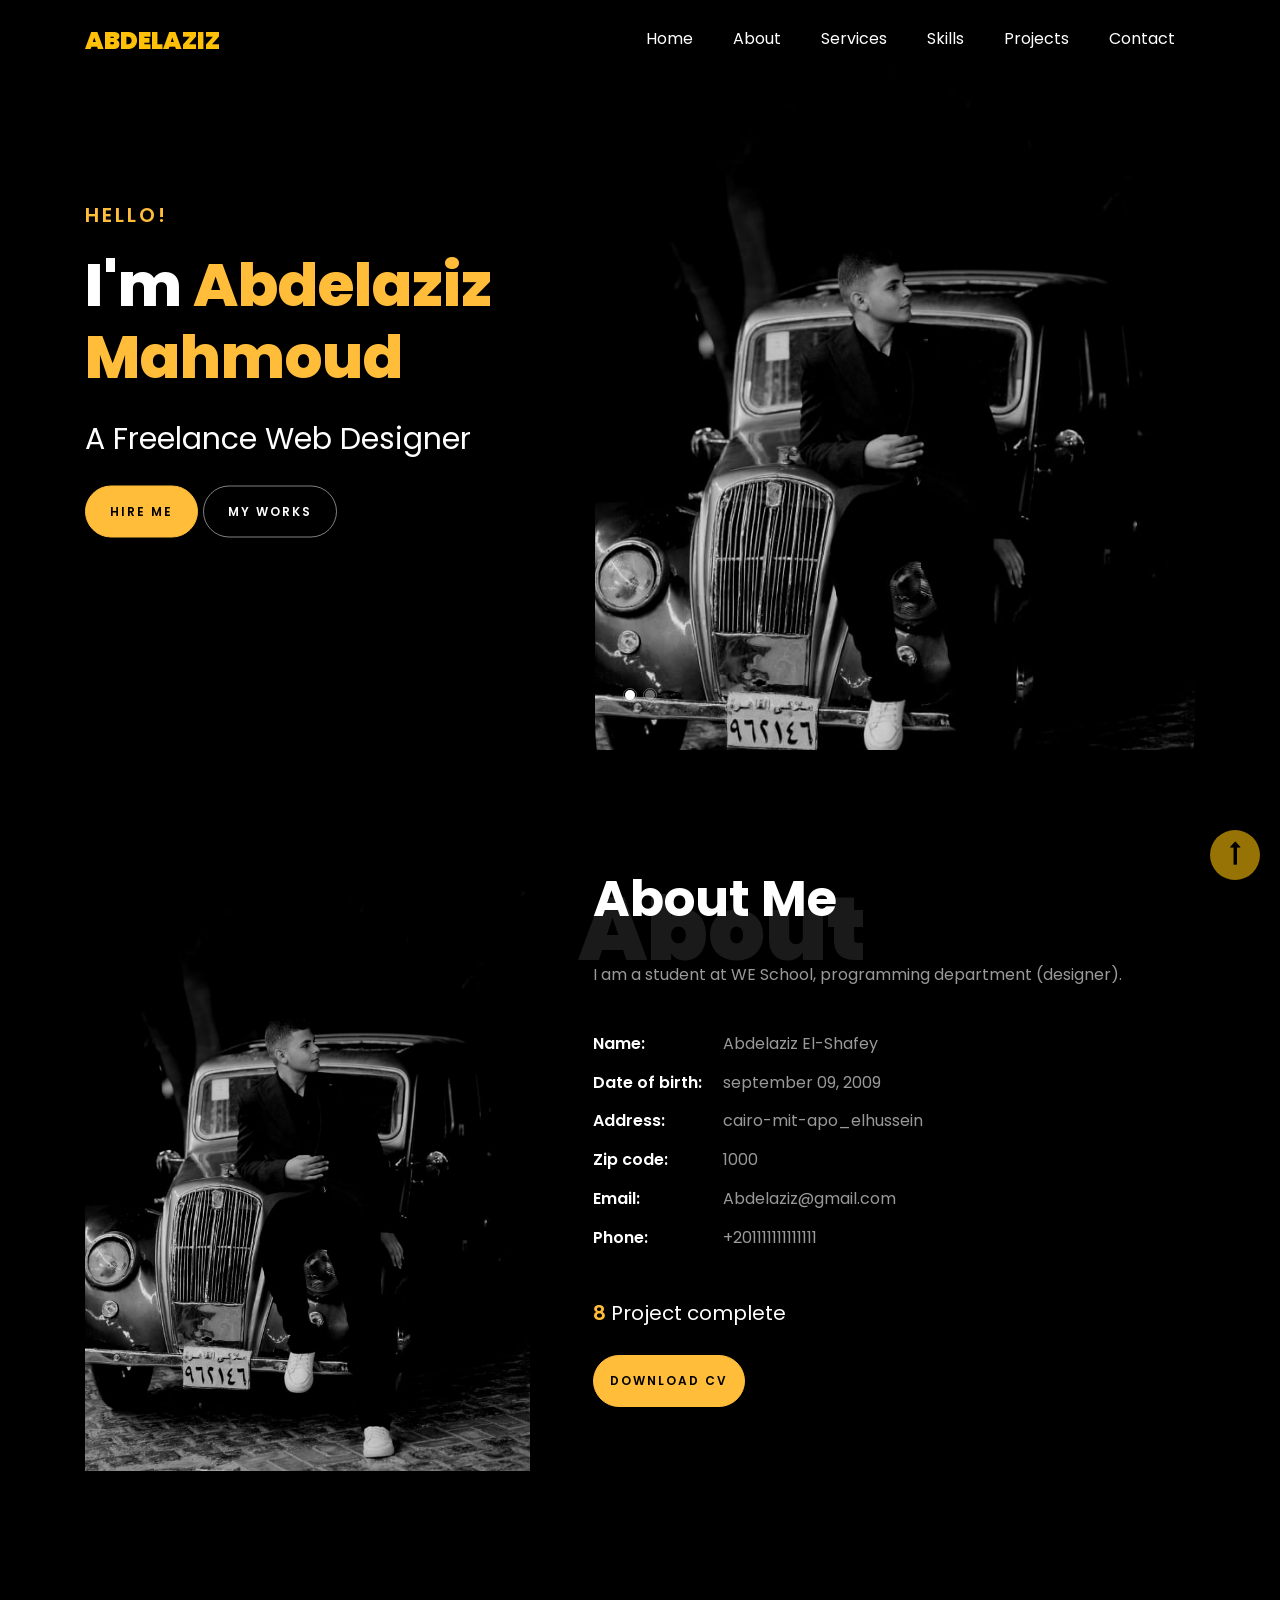
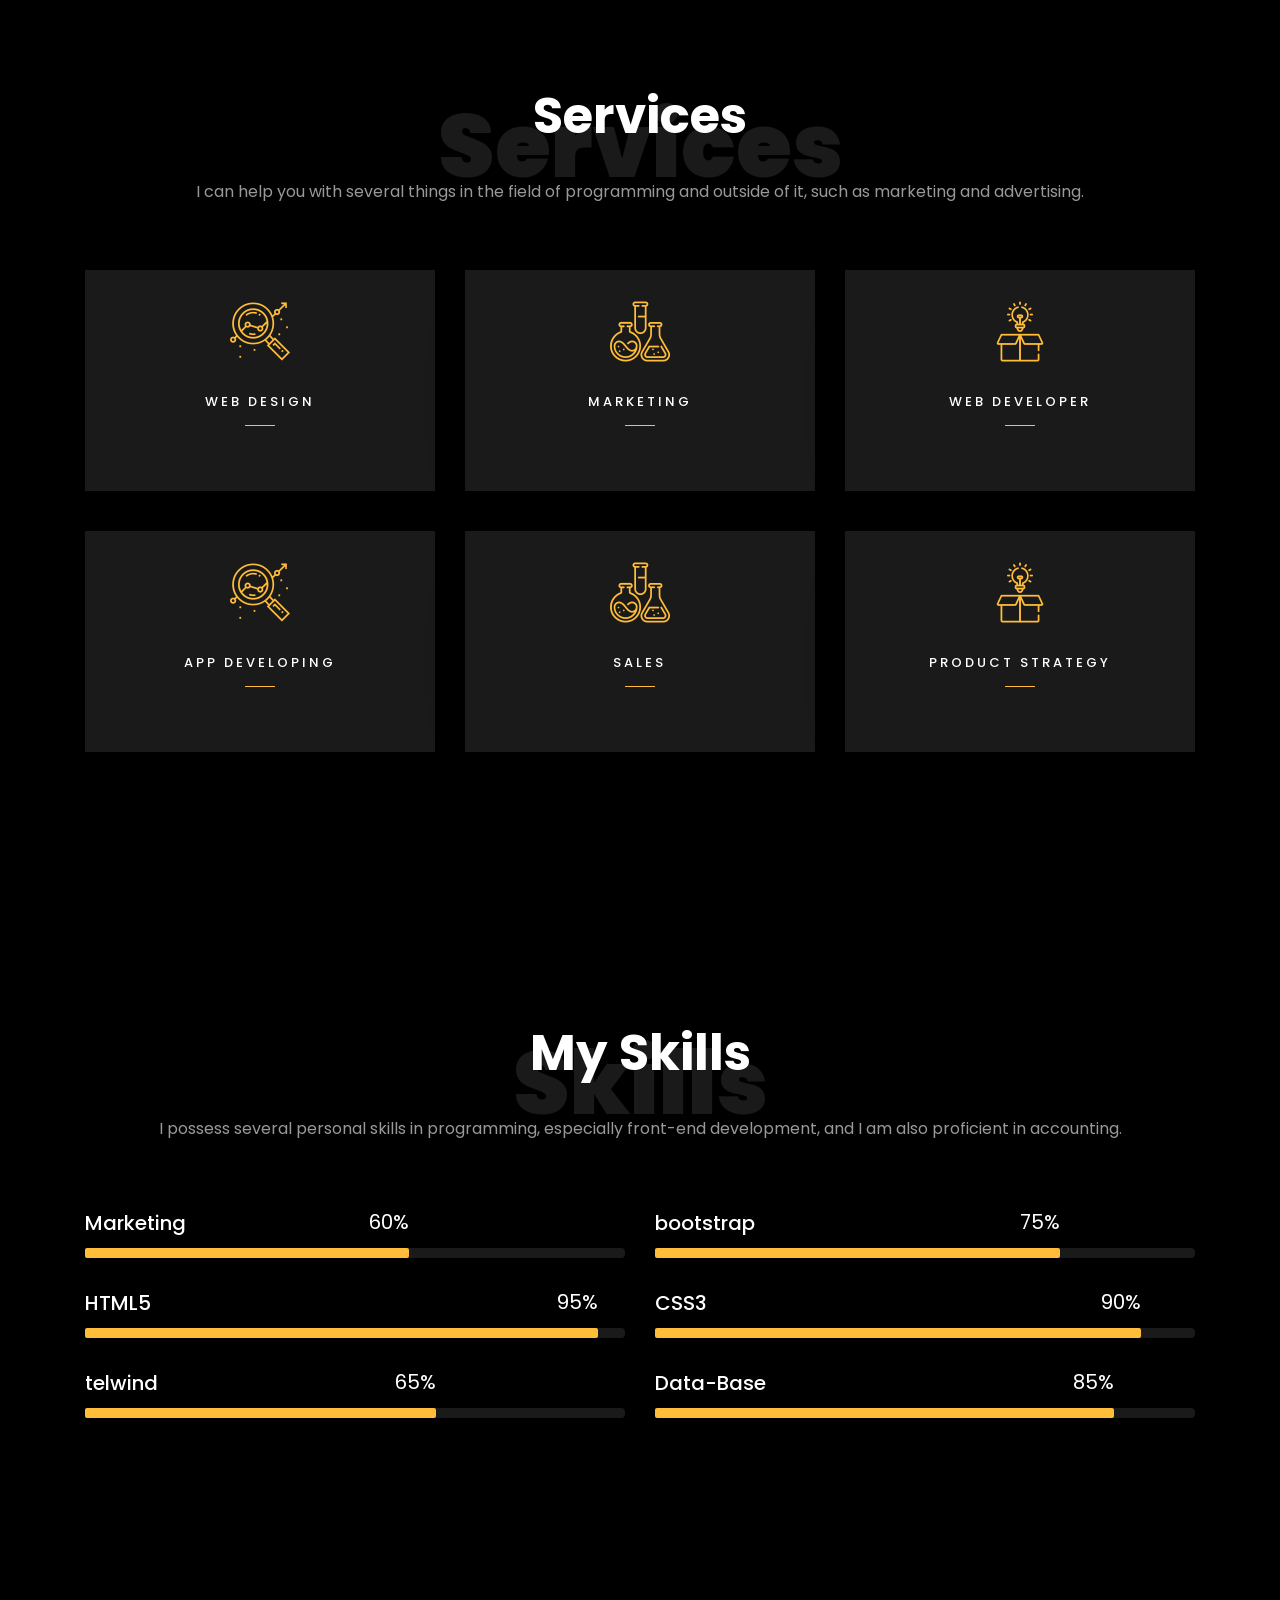
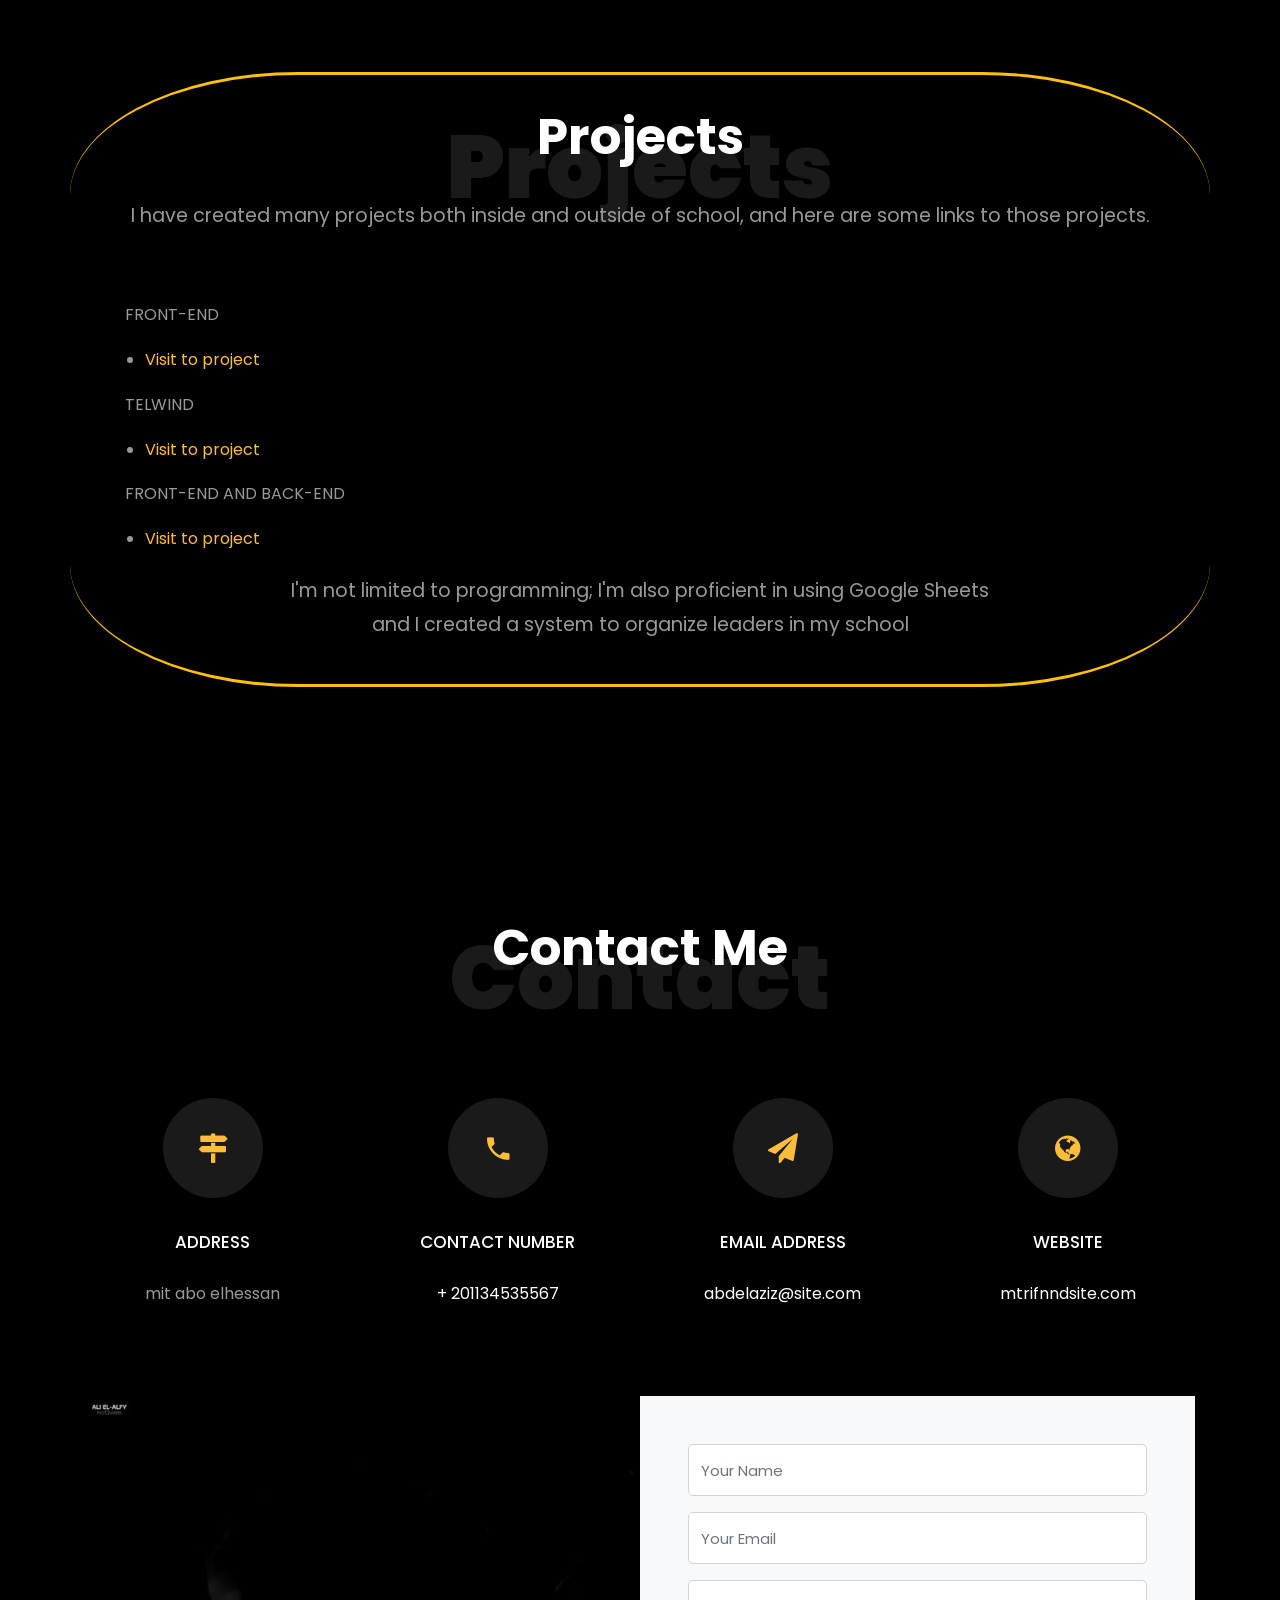
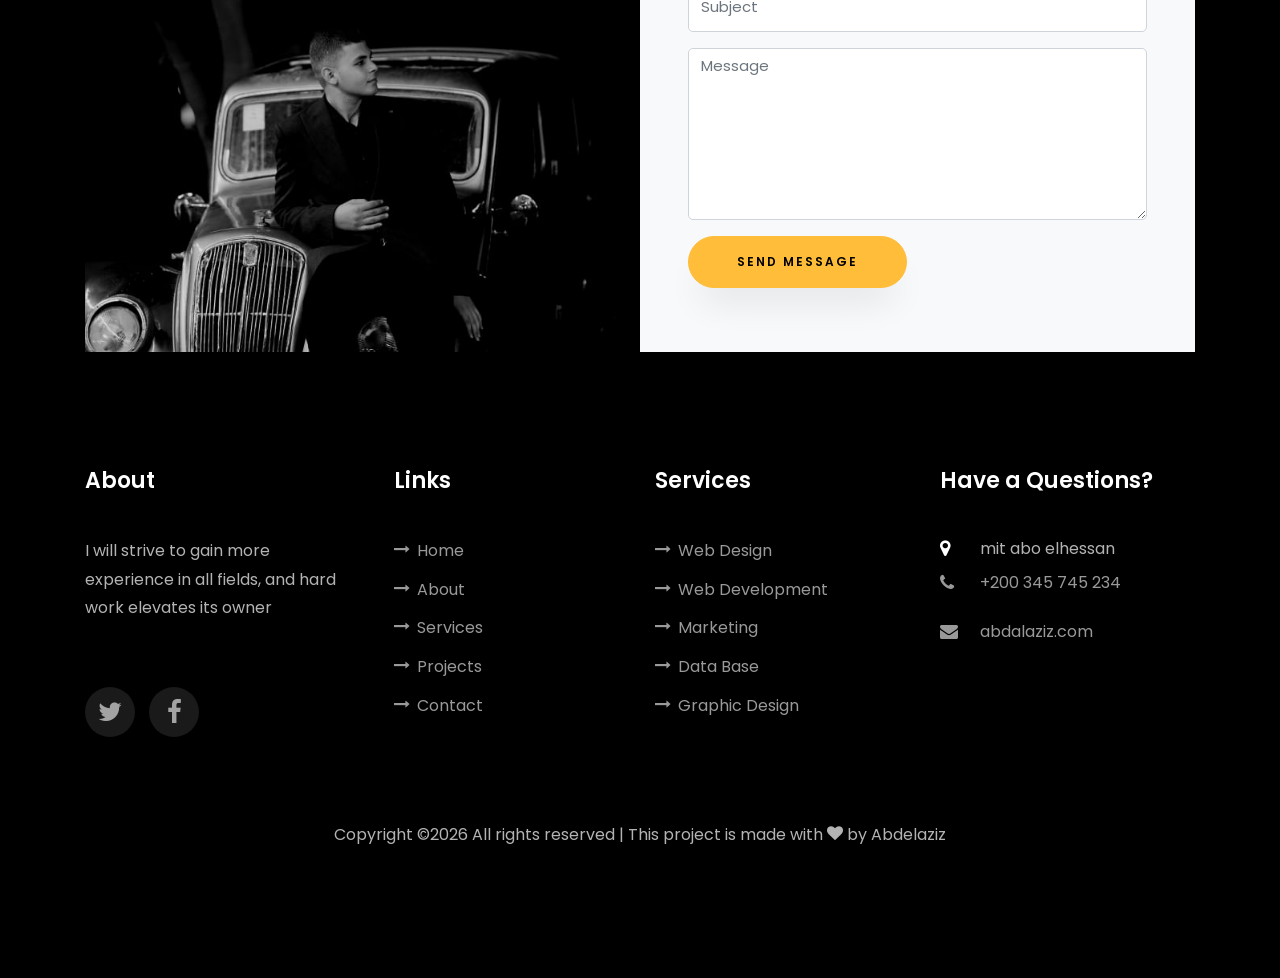
==== commit 244e8958: "Update index.html" ====
--- a/index.html
+++ b/index.html
@@ -76,11 +76,11 @@
 
 	      <div class="collapse navbar-collapse" id="ftco-nav">
 	        <ul class="navbar-nav nav ml-auto">
-	          <li class="nav-item"><a href="#home-section" class="nav-link"><span>Home</span></a></li>
-	          <li class="nav-item"><a href="#about-section" class="nav-link"><span>About</span></a></li>
-	          <li class="nav-item"><a href="#services-section" class="nav-link"><span>Services</span></a></li>
-	          <li class="nav-item"><a href="#skills-section" class="nav-link"><span>Skills</span></a></li>
-	          <li class="nav-item"><a href="#projects-section" class="nav-link"><span>Projects</span></a></li>
+	          <li class="nav-item"><a href="index.html" class="nav-link"><span>Home</span></a></li>
+	          <li class="nav-item"><a href="about.html" class="nav-link"><span>About</span></a></li>
+	          <li class="nav-item"><a href="service.html" class="nav-link"><span>Services</span></a></li>
+	          <li class="nav-item"><a href="skills.html" class="nav-link"><span>Skills</span></a></li>
+	          <li class="nav-item"><a href="projects.html" class="nav-link"><span>Projects</span></a></li>
 	          <li class="nav-item"><a href="#contact-section" class="nav-link"><span>Contact</span></a></li>
 	        </ul>
 	      </div>
@@ -479,7 +479,7 @@
 	              <ul>
 	                <li><span class="icon icon-map-marker"></span><span class="text">mit abo elhessan</span></li>
 	                <li><a href="#"><span class="icon icon-phone"></span><span class="text">+200 345 745 234</span></a></li>
-	                <li><a href="#"><span class="icon icon-envelope"></span><span class="text">abdelaziz@ydmain.com</span></a></li>
+	                <li><a href="#"><span class="icon icon-envelope"></span><span class="text">abdalaziz.com</span></a></li>
 	              </ul>
 	            </div>
             </div>
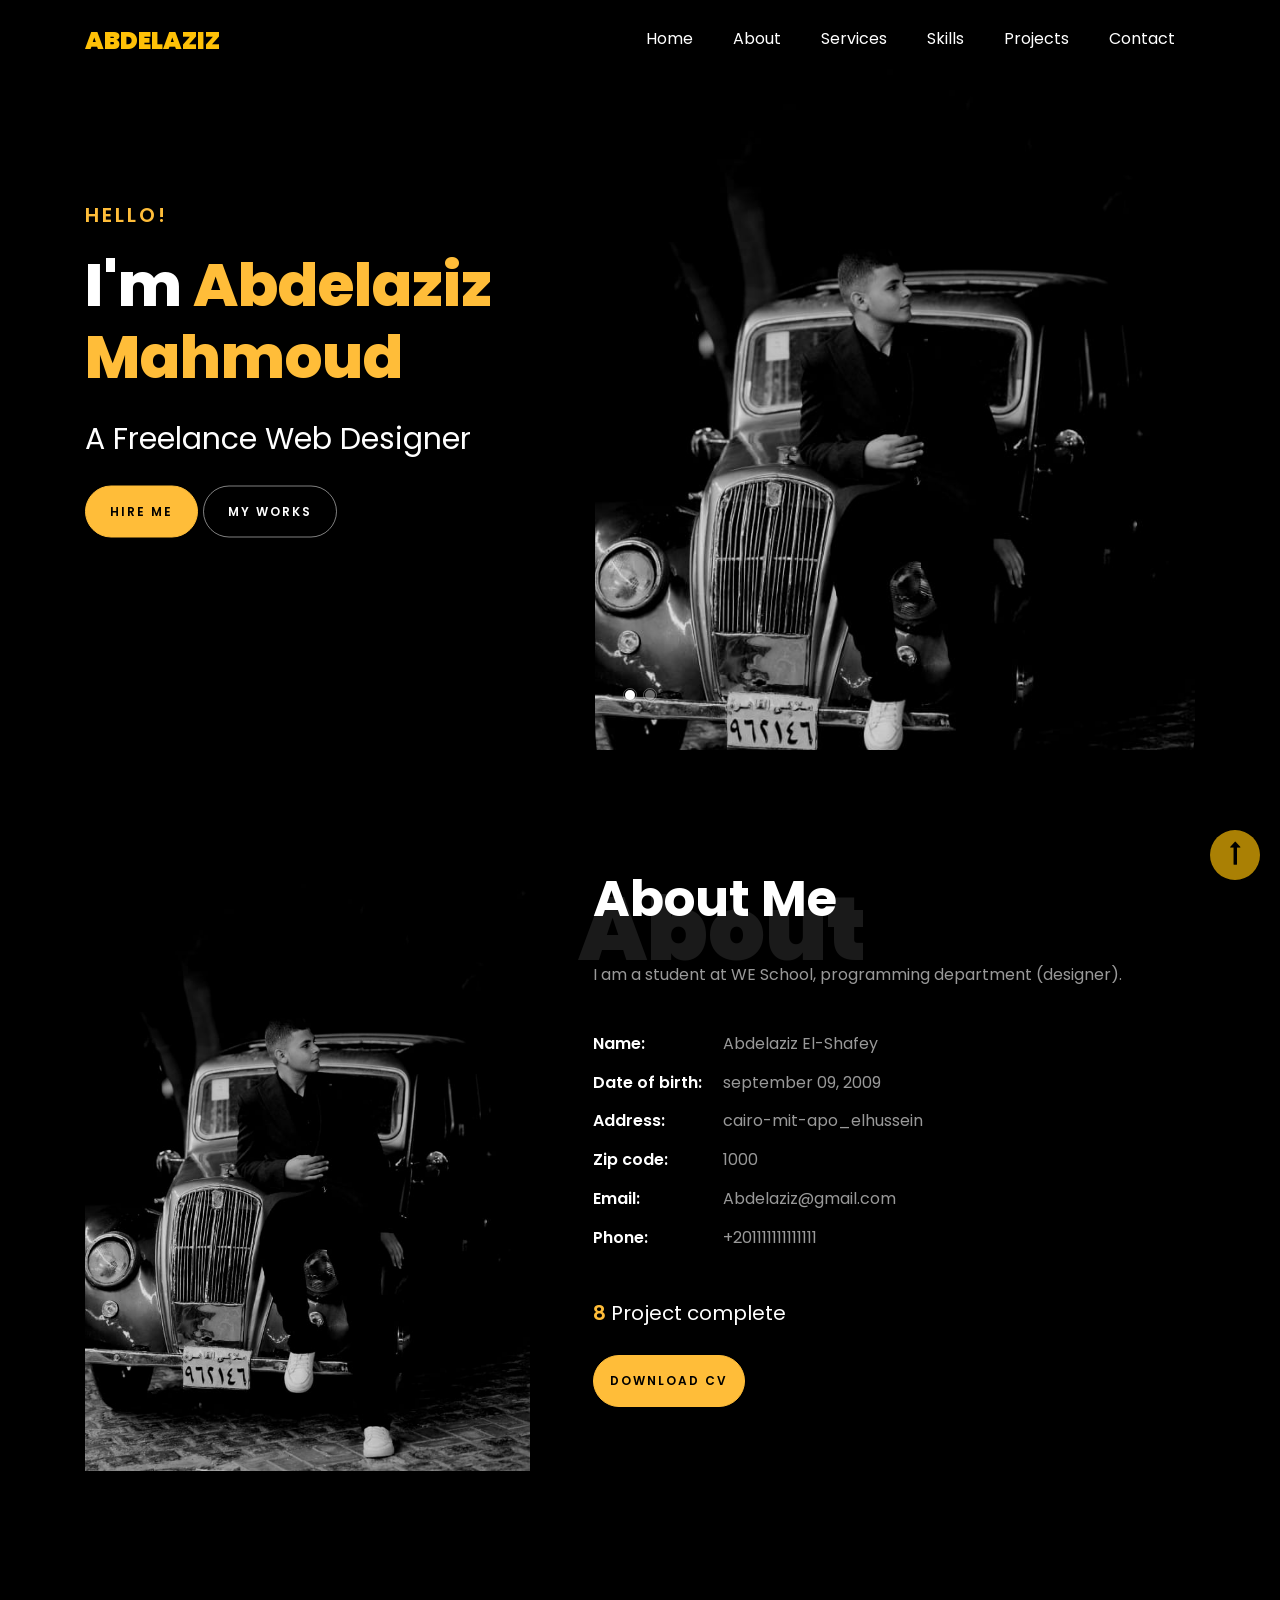
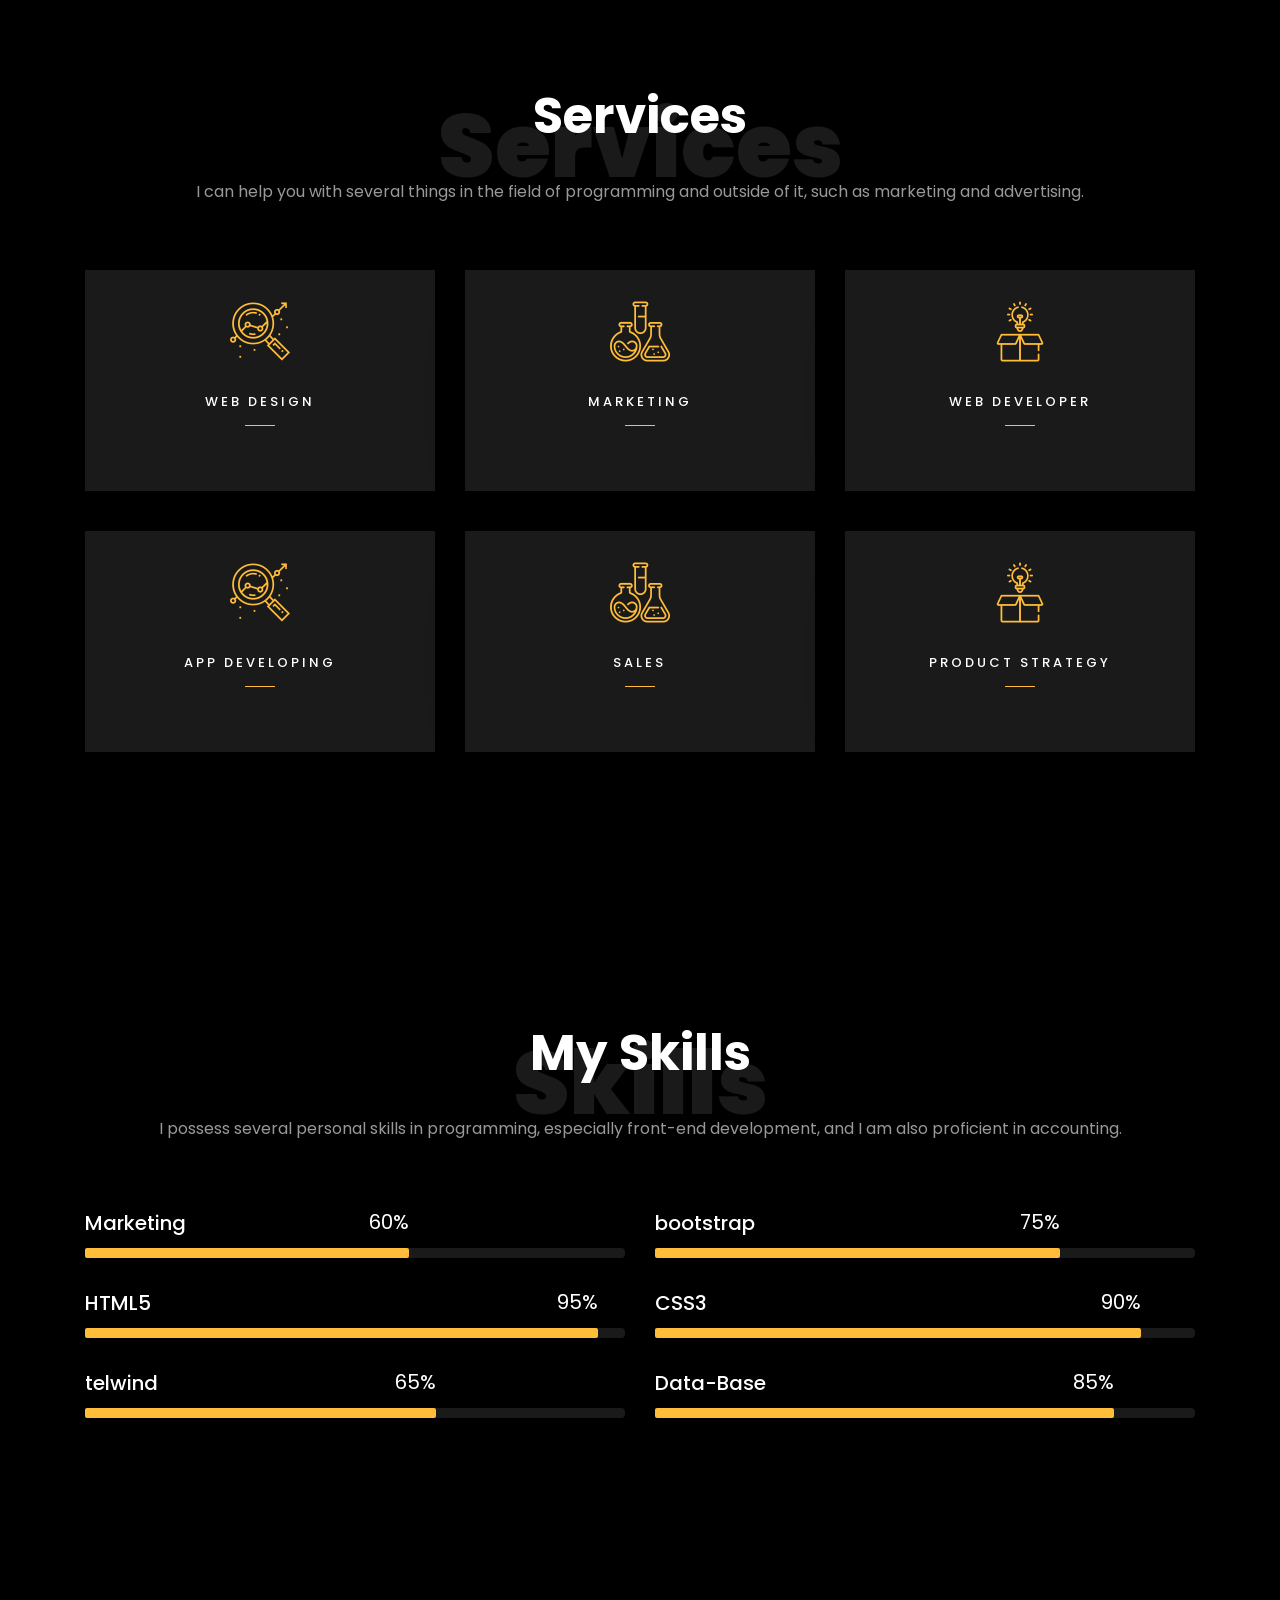
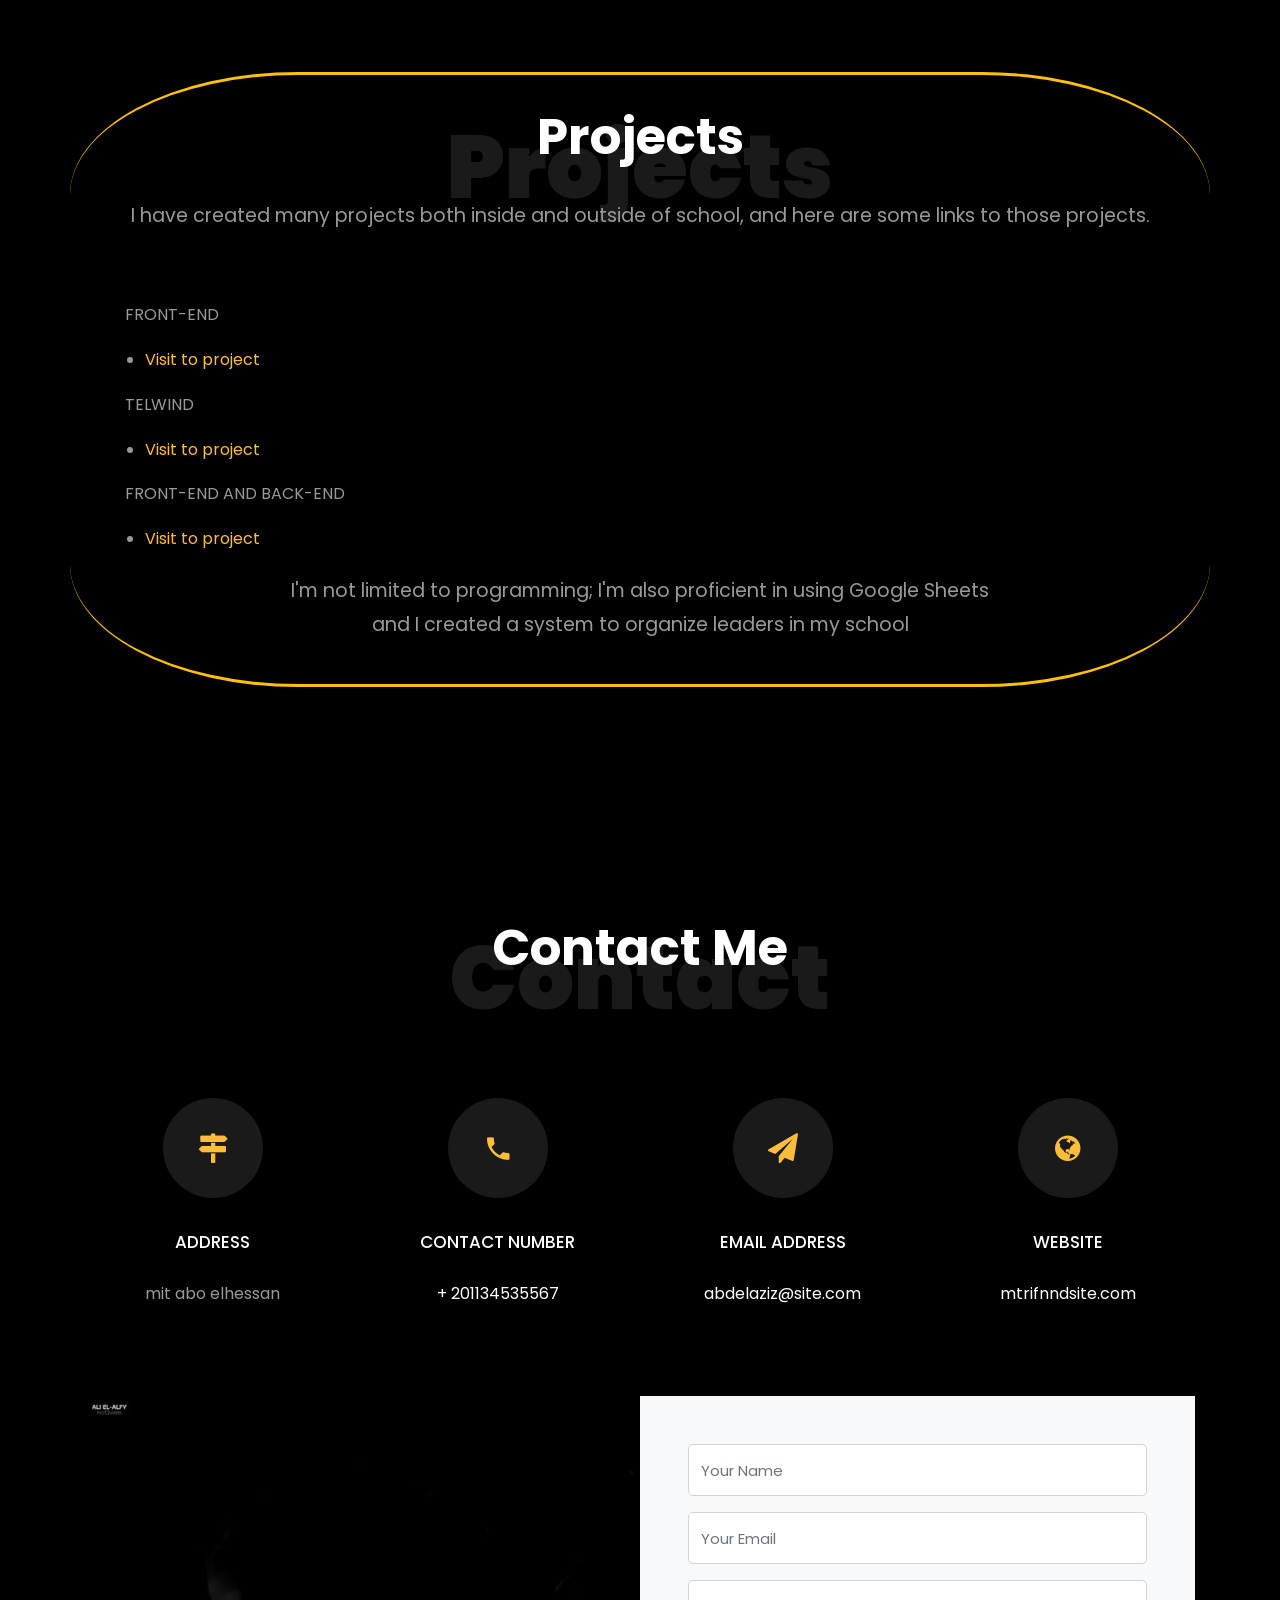
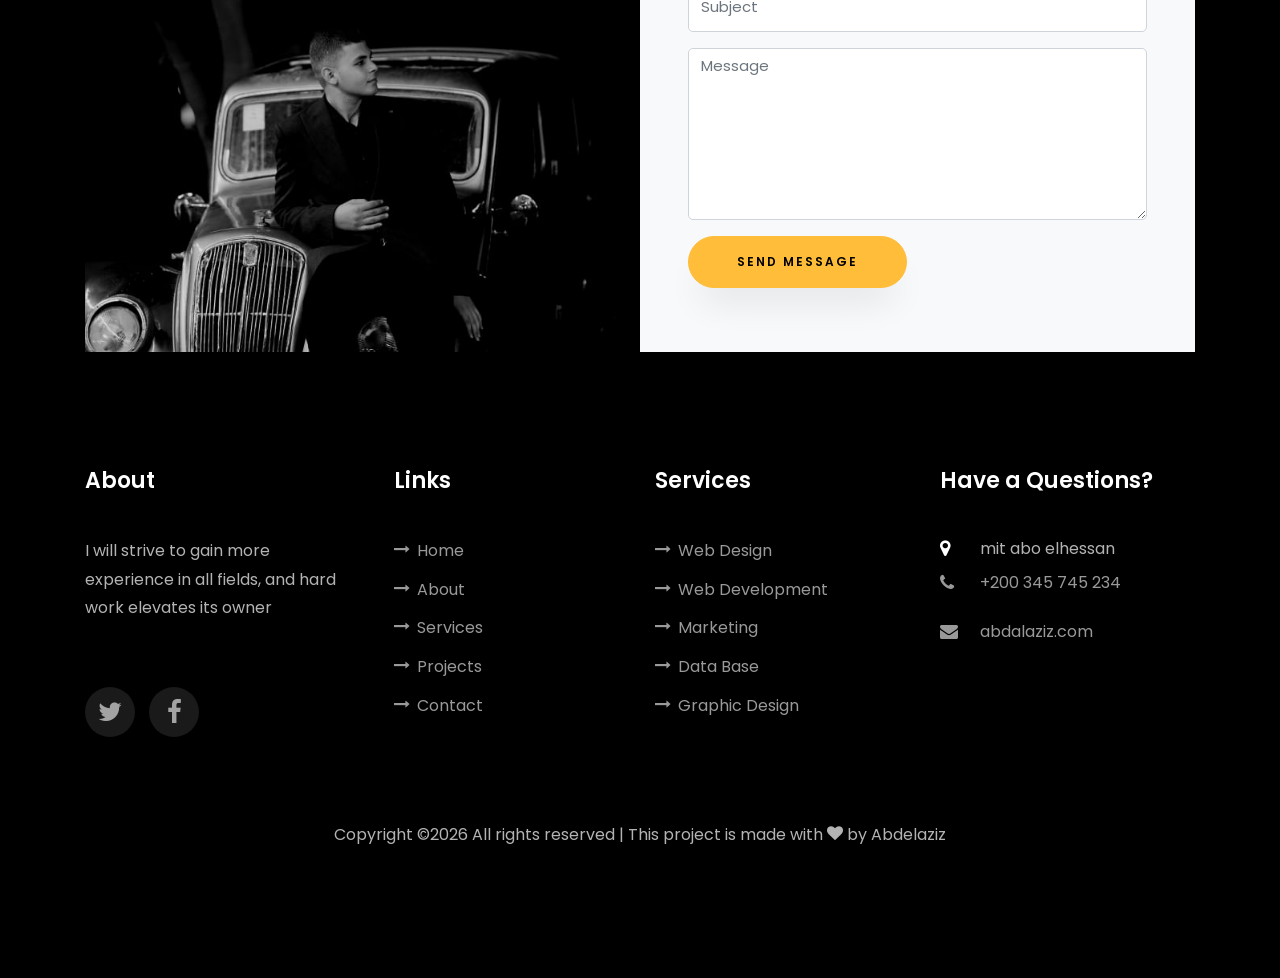
==== commit 1f9196f8: "Update index.html" ====
--- a/index.html
+++ b/index.html
@@ -81,7 +81,7 @@
 	          <li class="nav-item"><a href="service.html" class="nav-link"><span>Services</span></a></li>
 	          <li class="nav-item"><a href="skills.html" class="nav-link"><span>Skills</span></a></li>
 	          <li class="nav-item"><a href="projects.html" class="nav-link"><span>Projects</span></a></li>
-	          <li class="nav-item"><a href="#contact-section" class="nav-link"><span>Contact</span></a></li>
+	          <li class="nav-item"><a href="contact.html" class="nav-link"><span>Contact</span></a></li>
 	        </ul>
 	      </div>
 	    </div>
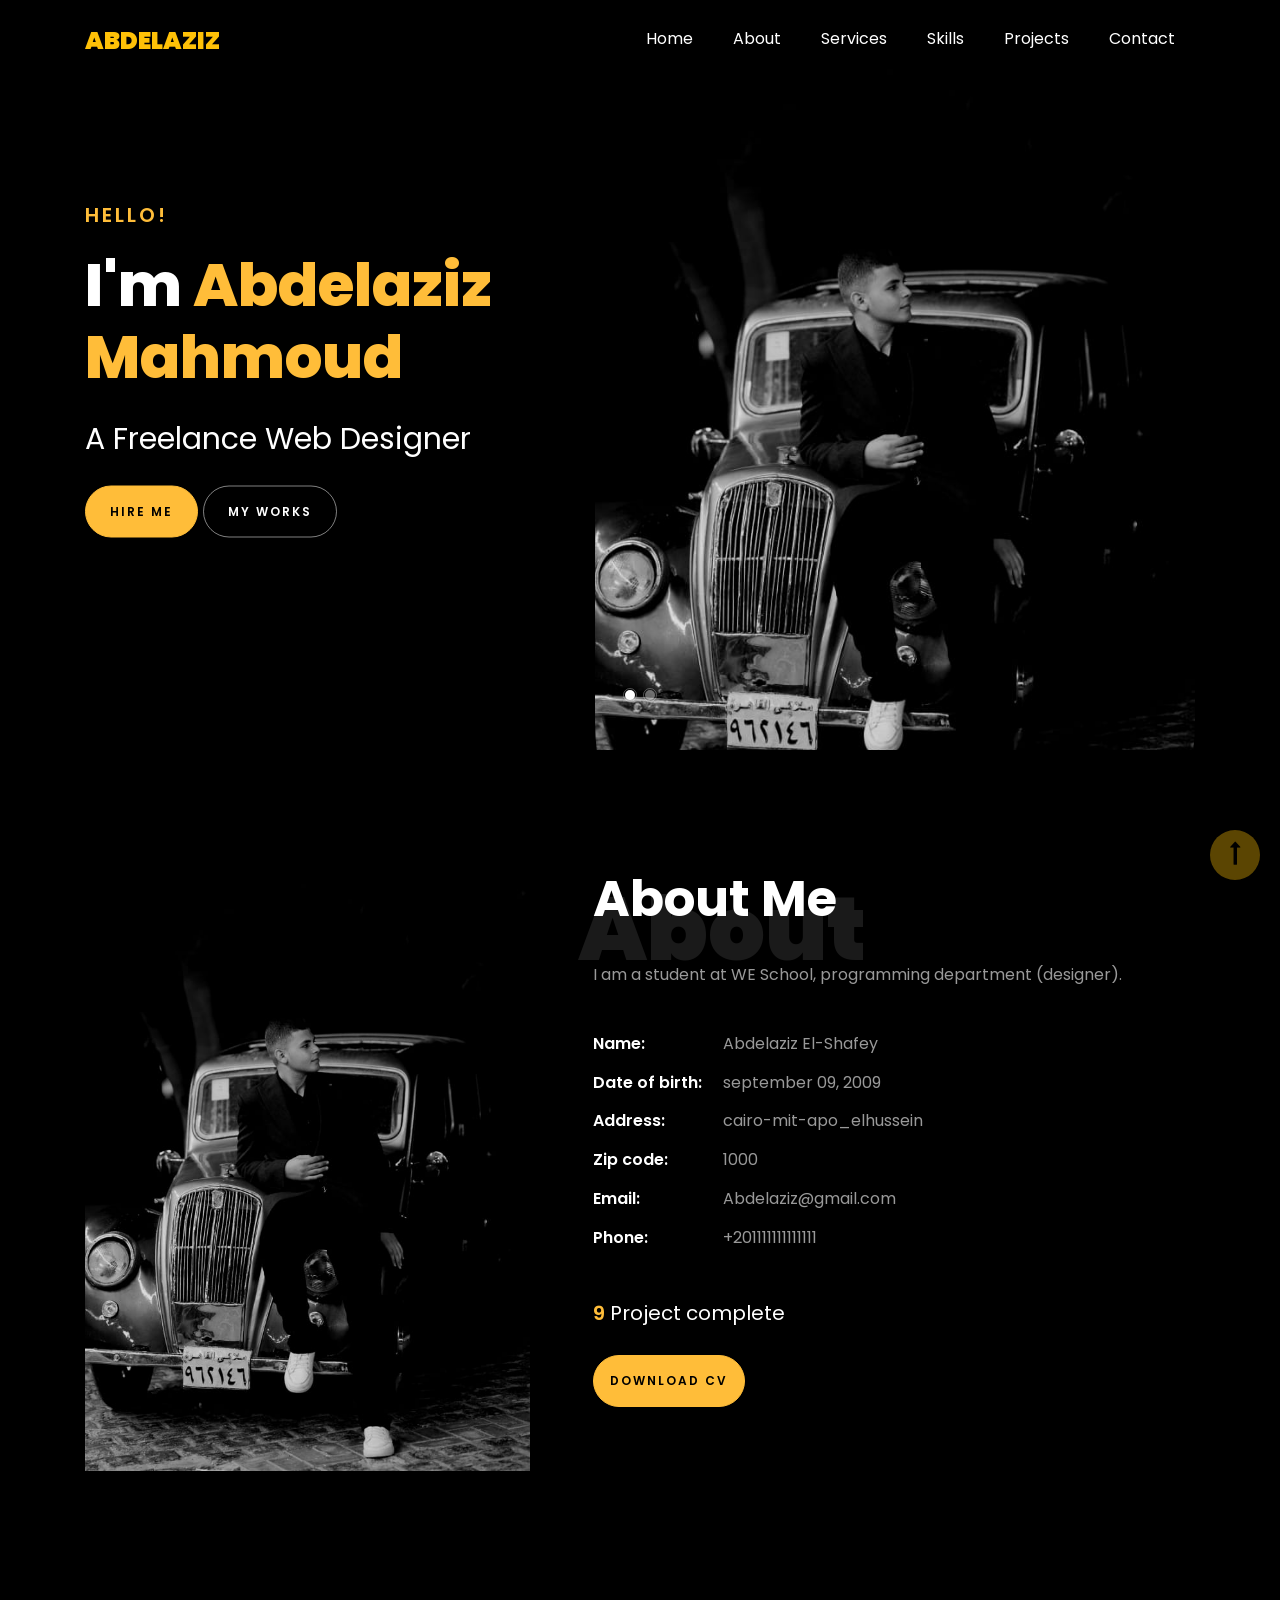
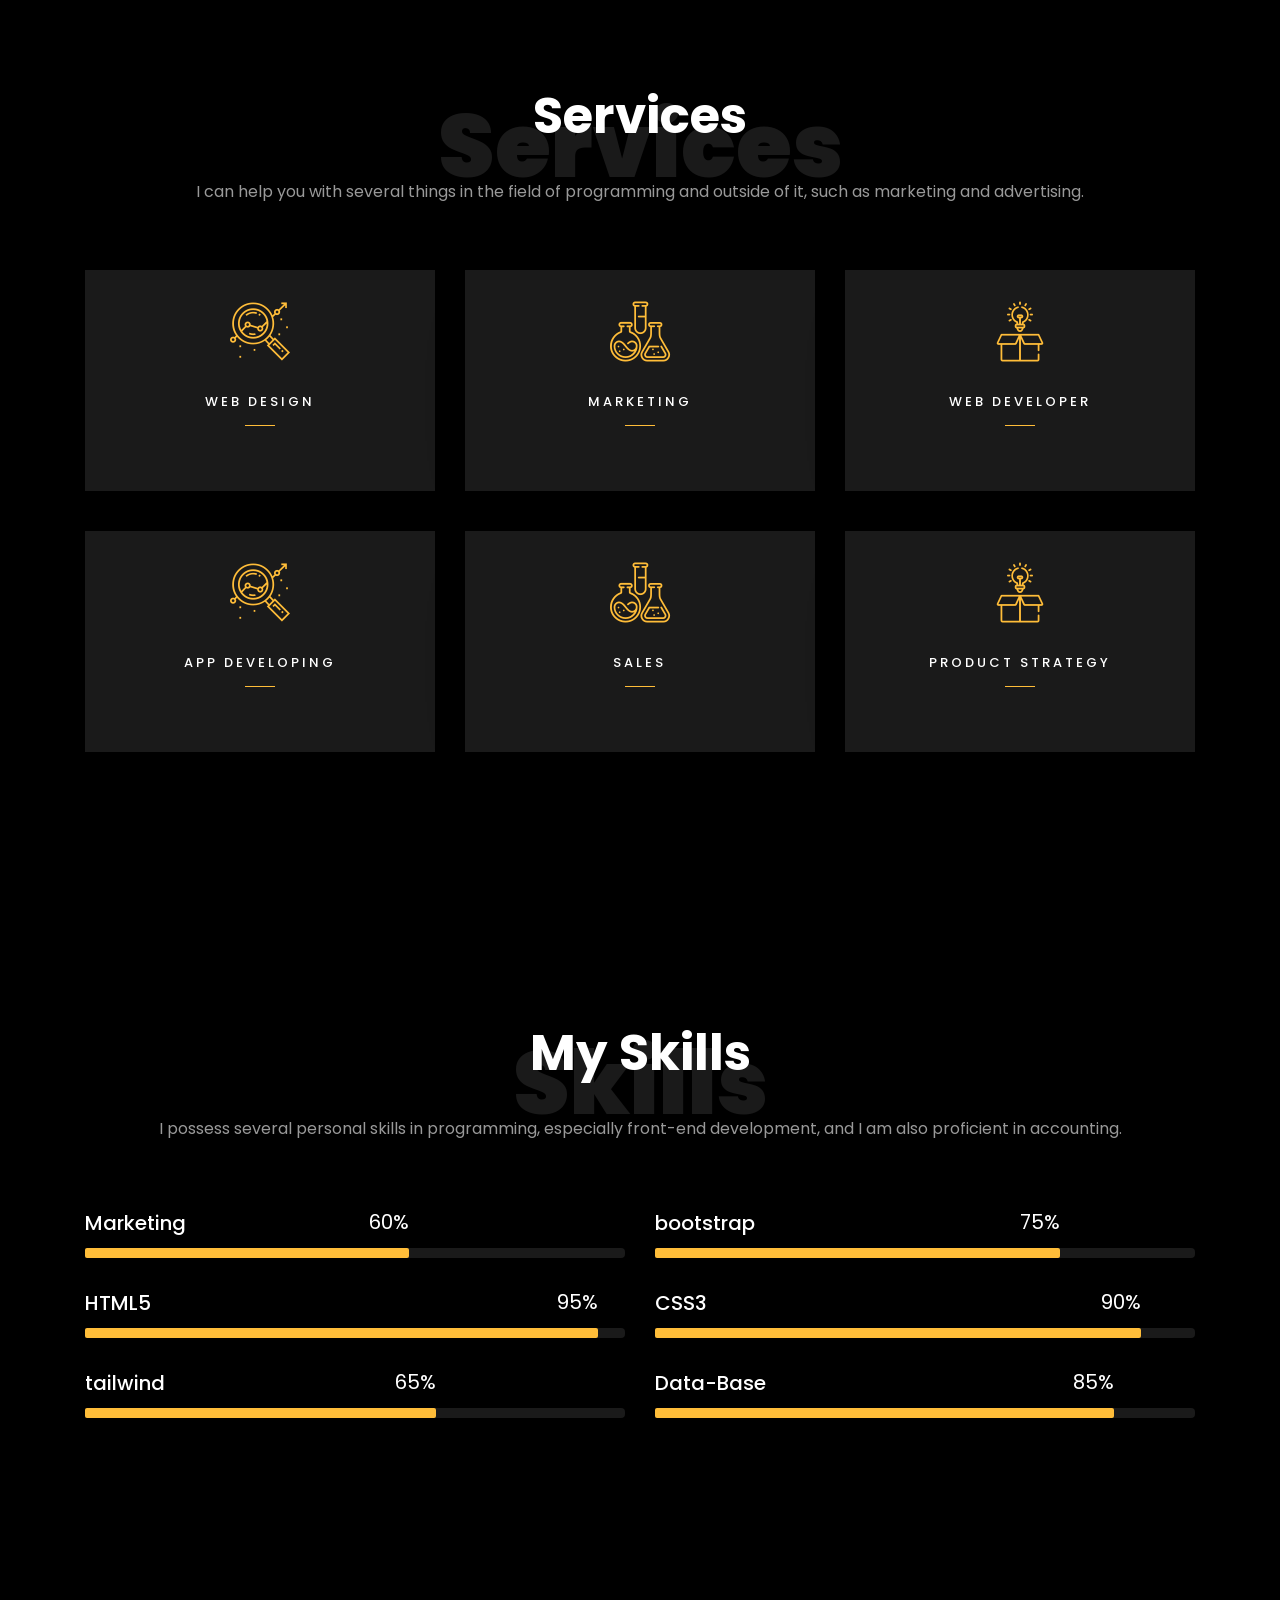
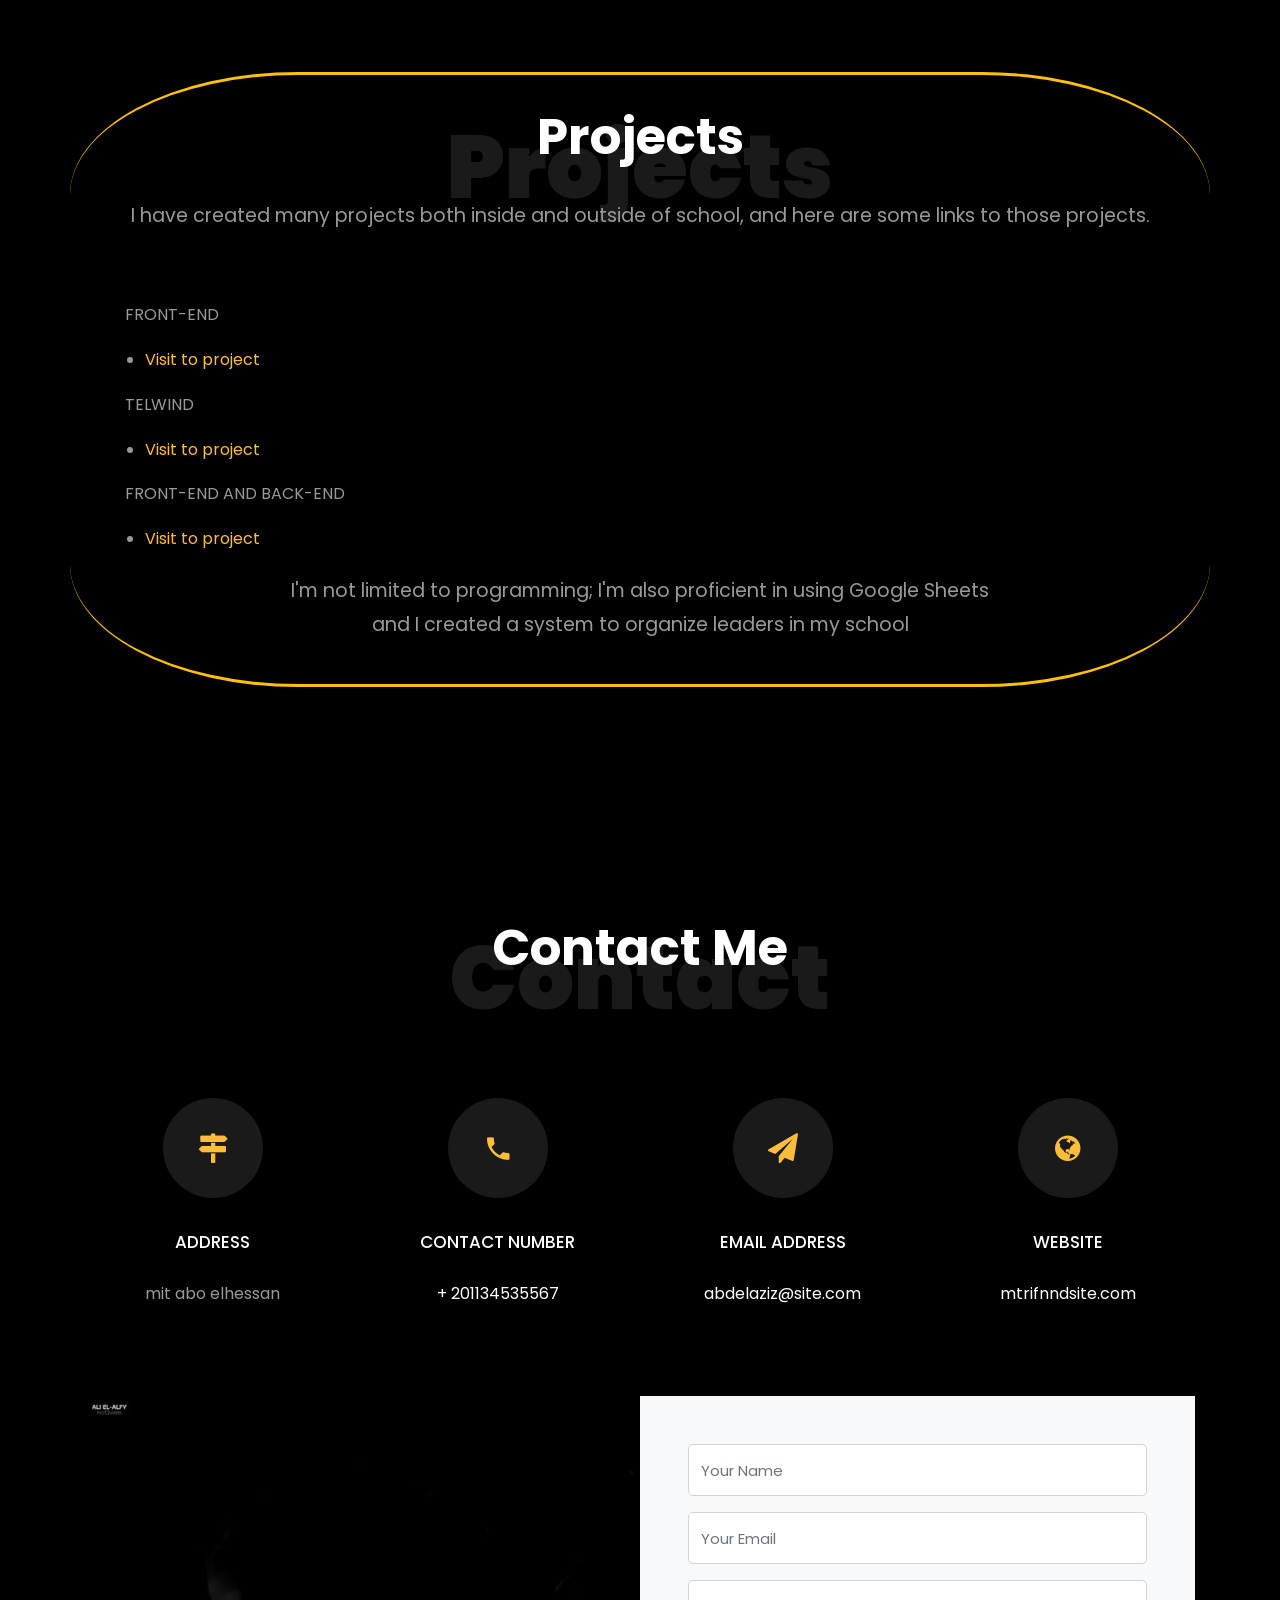
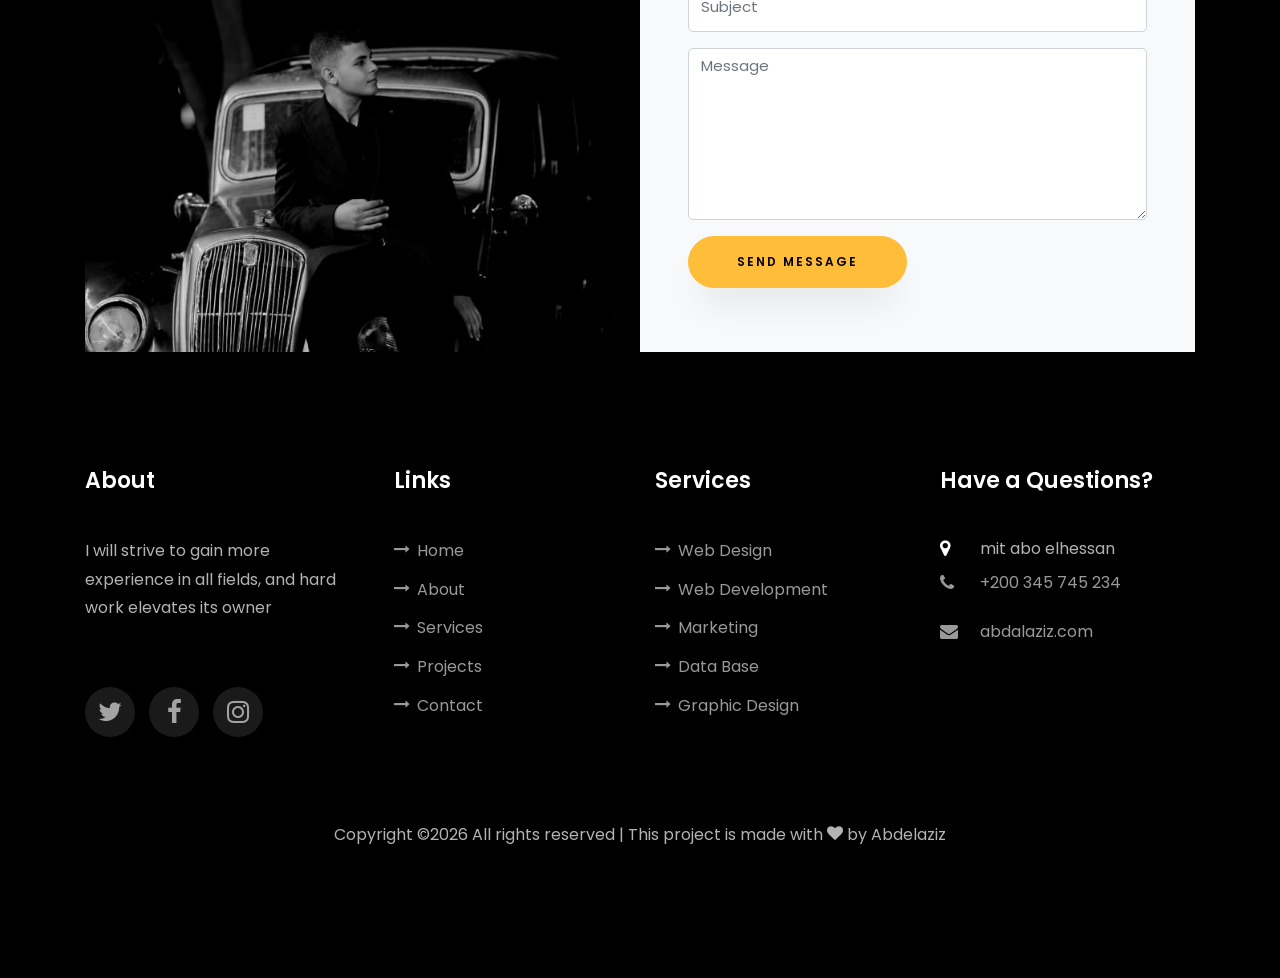
==== commit 2f8f9d18: "Update index.html" ====
--- a/index.html
+++ b/index.html
@@ -297,7 +297,7 @@
 					</div>
 					<div class="col-md-6 animate-box">
 						<div class="progress-wrap ftco-animate">
-							<h3>telwind</h3>
+							<h3>tailwind</h3>
 							<div class="progress">
 							 	<div class="progress-bar color-5" role="progressbar" aria-valuenow="70"
 							  	aria-valuemin="0" aria-valuemax="100" style="width:65%">
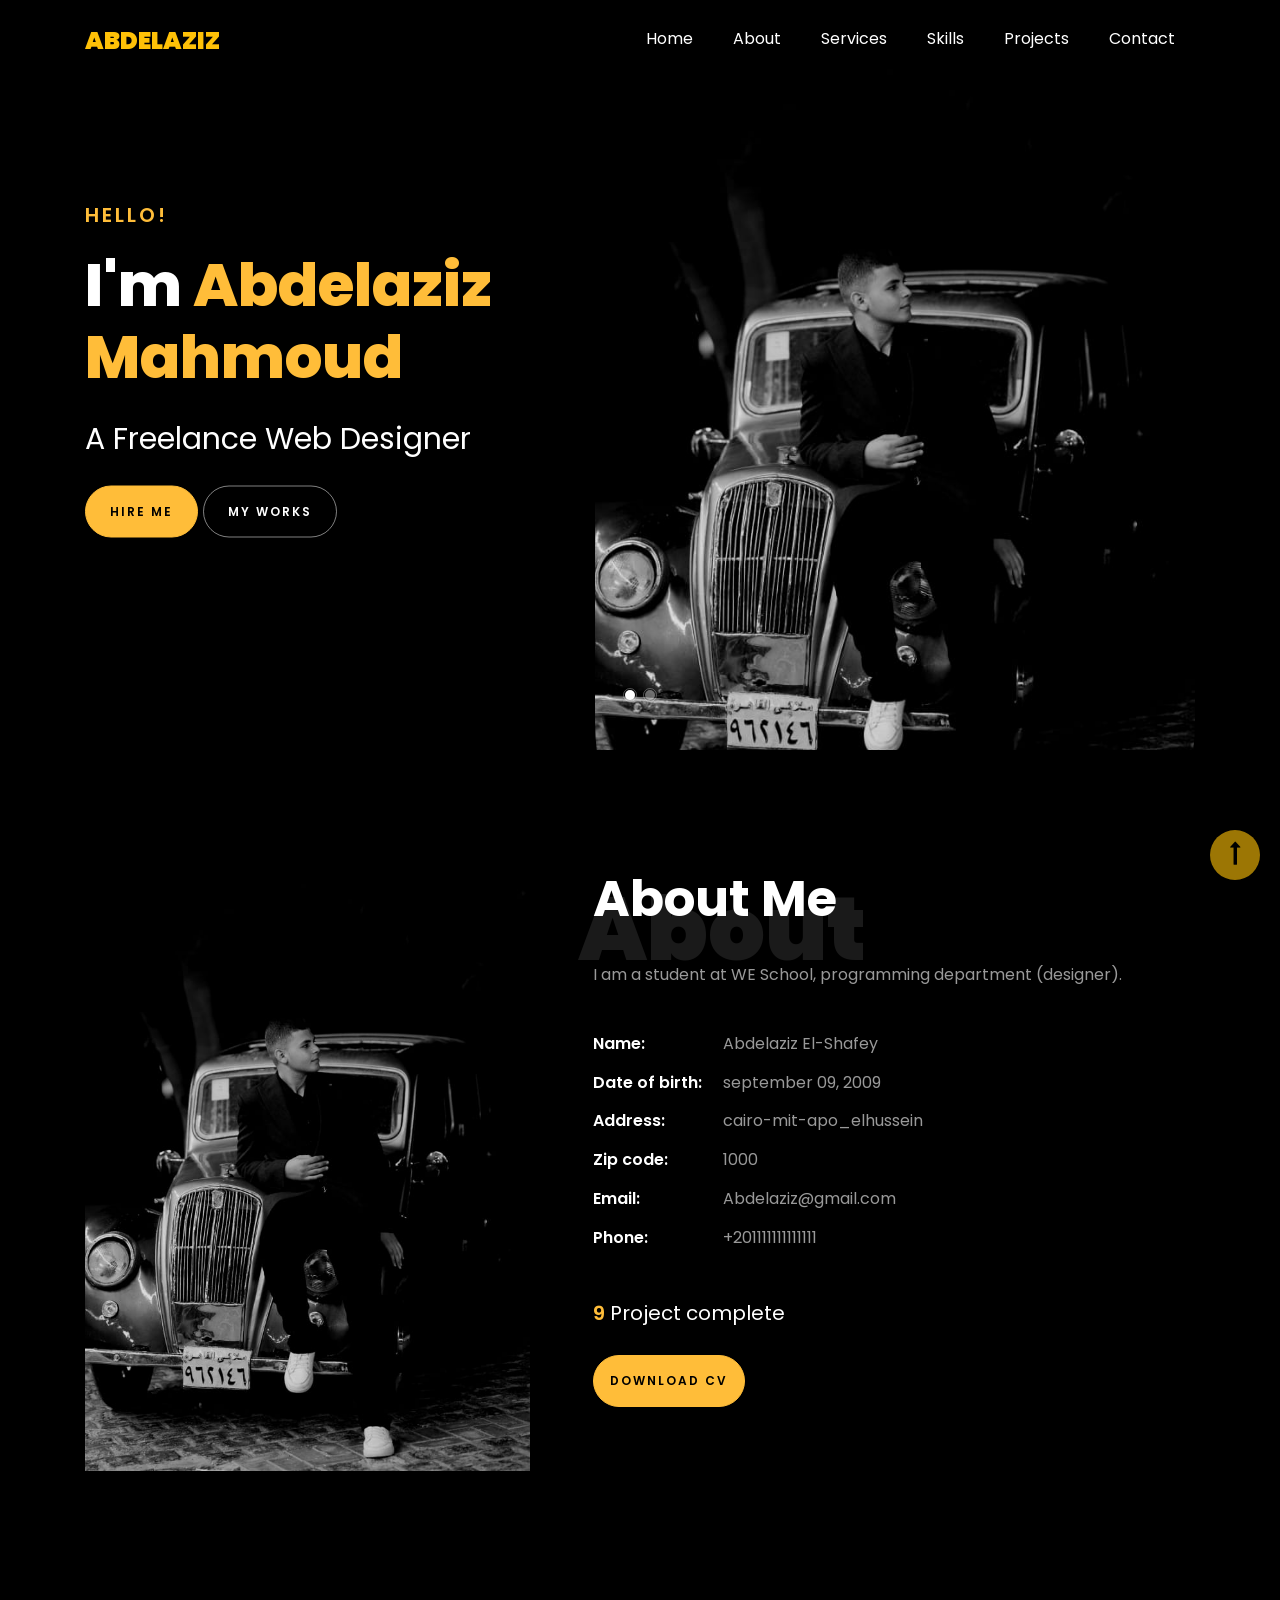
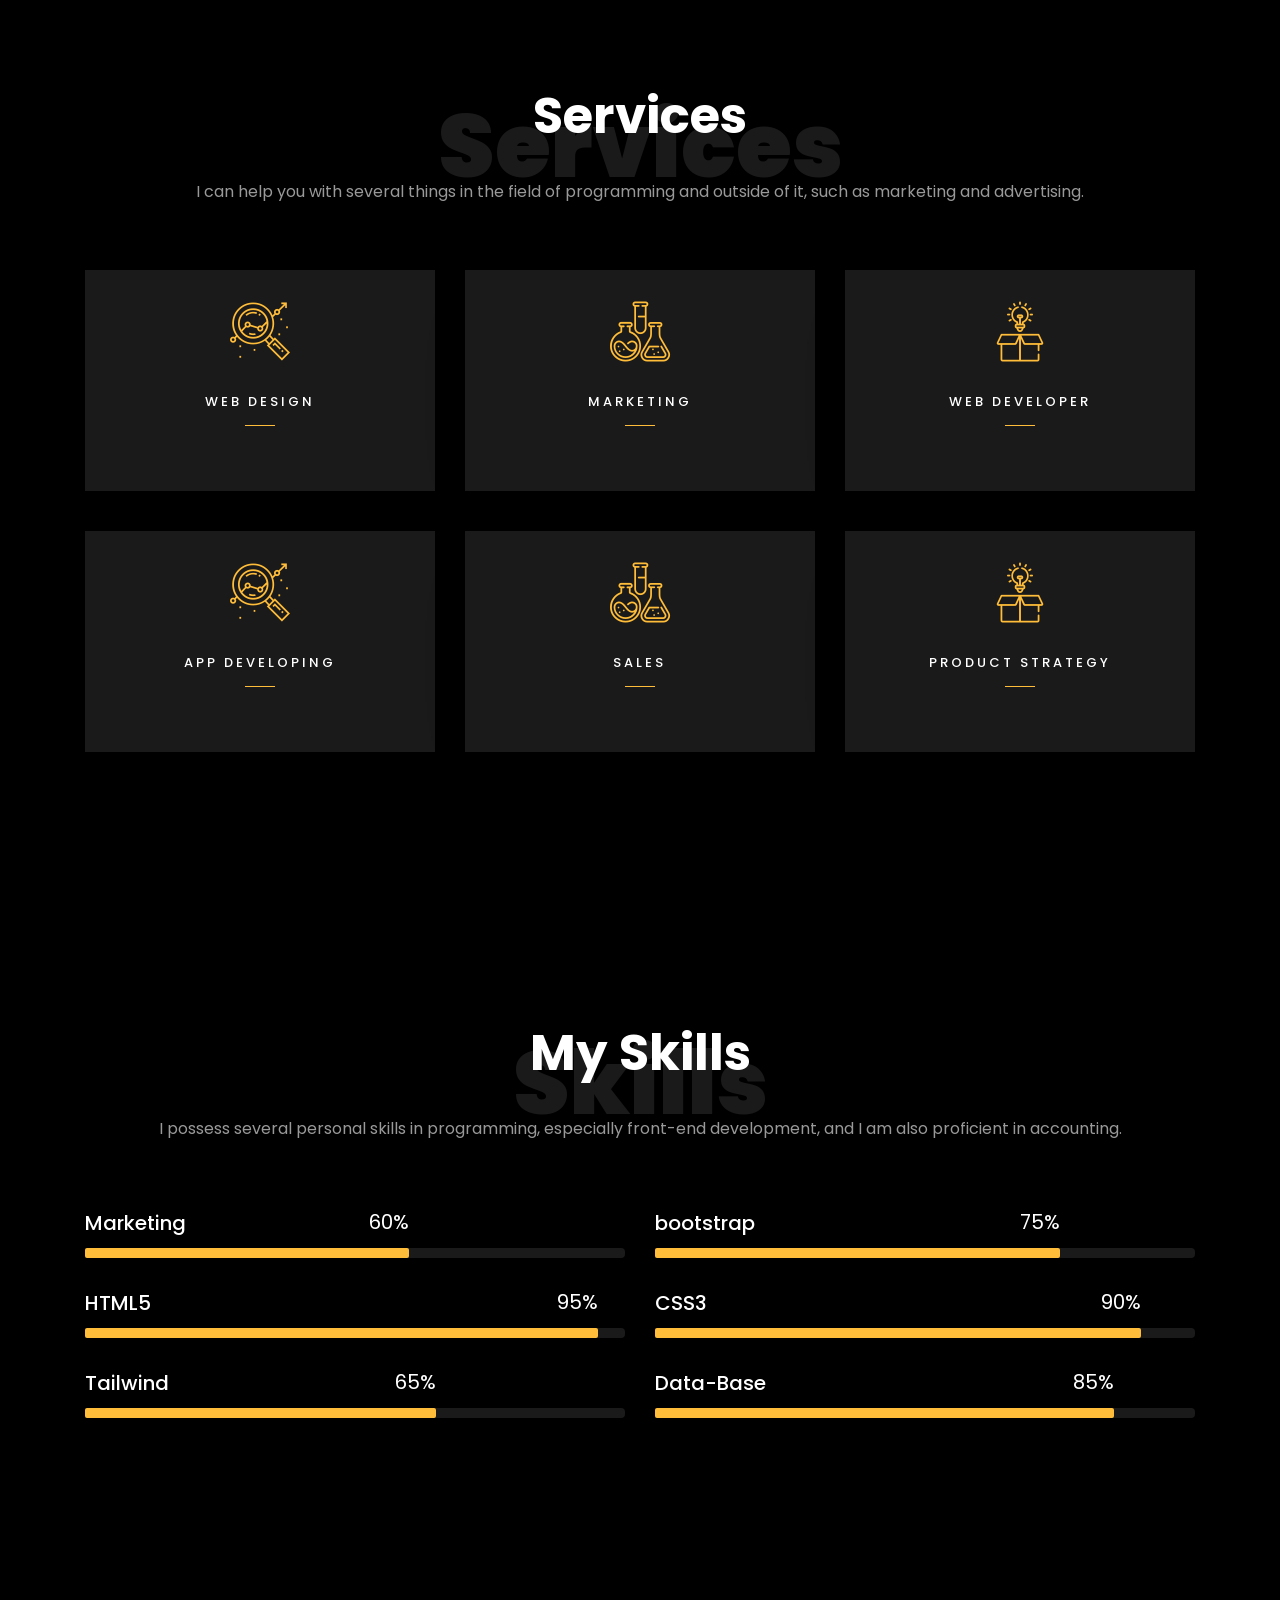
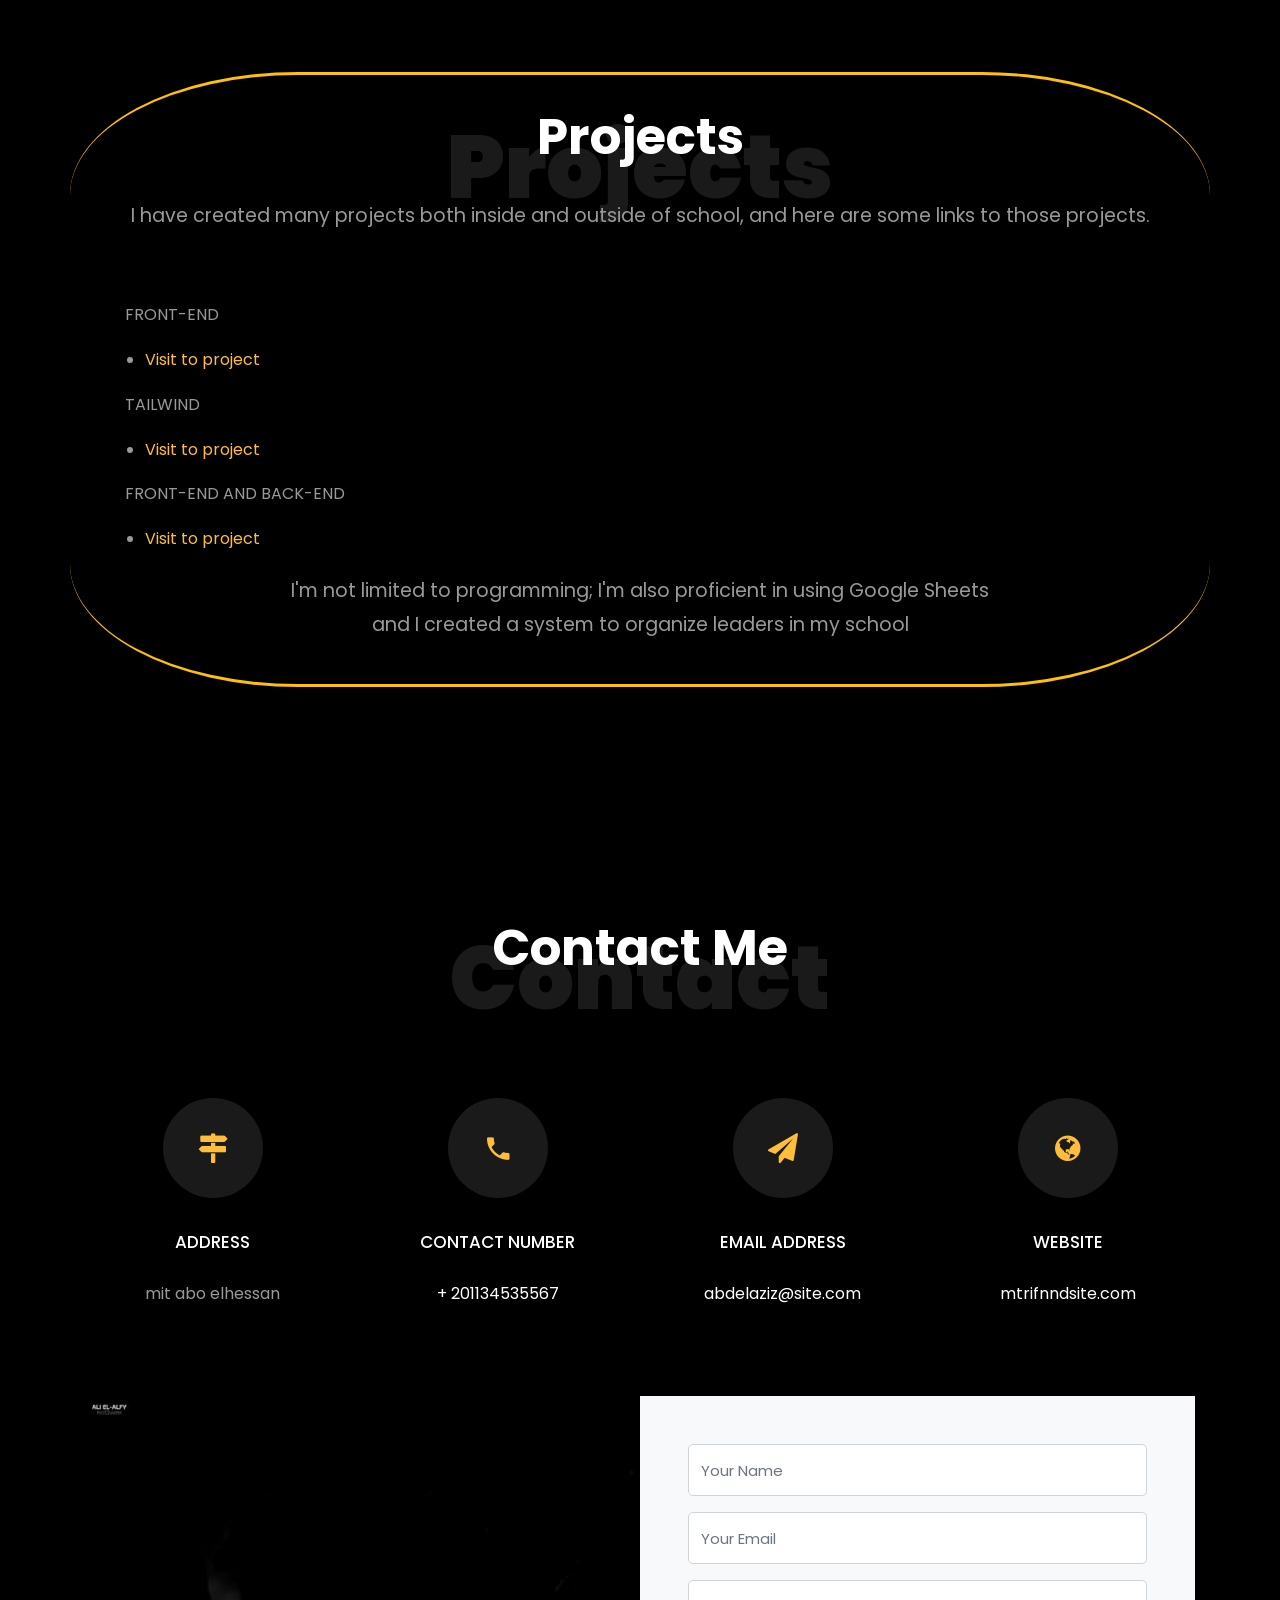
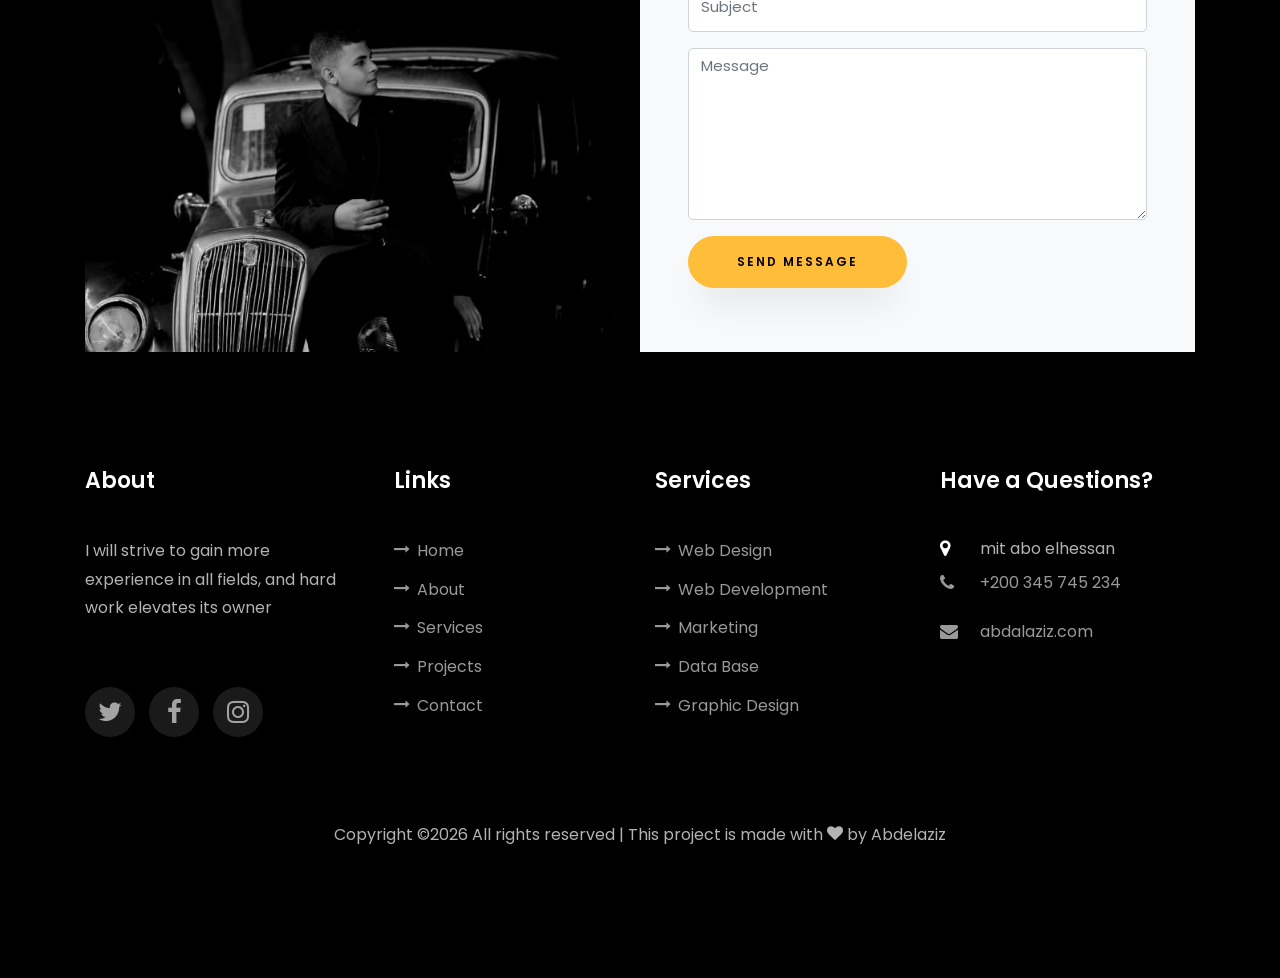
==== commit 3e38b31f: "Update index.html" ====
--- a/index.html
+++ b/index.html
@@ -297,7 +297,7 @@
 					</div>
 					<div class="col-md-6 animate-box">
 						<div class="progress-wrap ftco-animate">
-							<h3>tailwind</h3>
+							<h3>Tailwind</h3>
 							<div class="progress">
 							 	<div class="progress-bar color-5" role="progressbar" aria-valuenow="70"
 							  	aria-valuemin="0" aria-valuemax="100" style="width:65%">
@@ -338,7 +338,7 @@
 			</li>
 		</ul>
 		<ul>
-			<p>TELWIND</p>
+			<p>TAILWIND</p>
 			<li style="margin-left: 20px;">
 				<a href="https://zizo-1.github.io/Abdelaziz-task4/" >Visit to project</a>
 			</li>
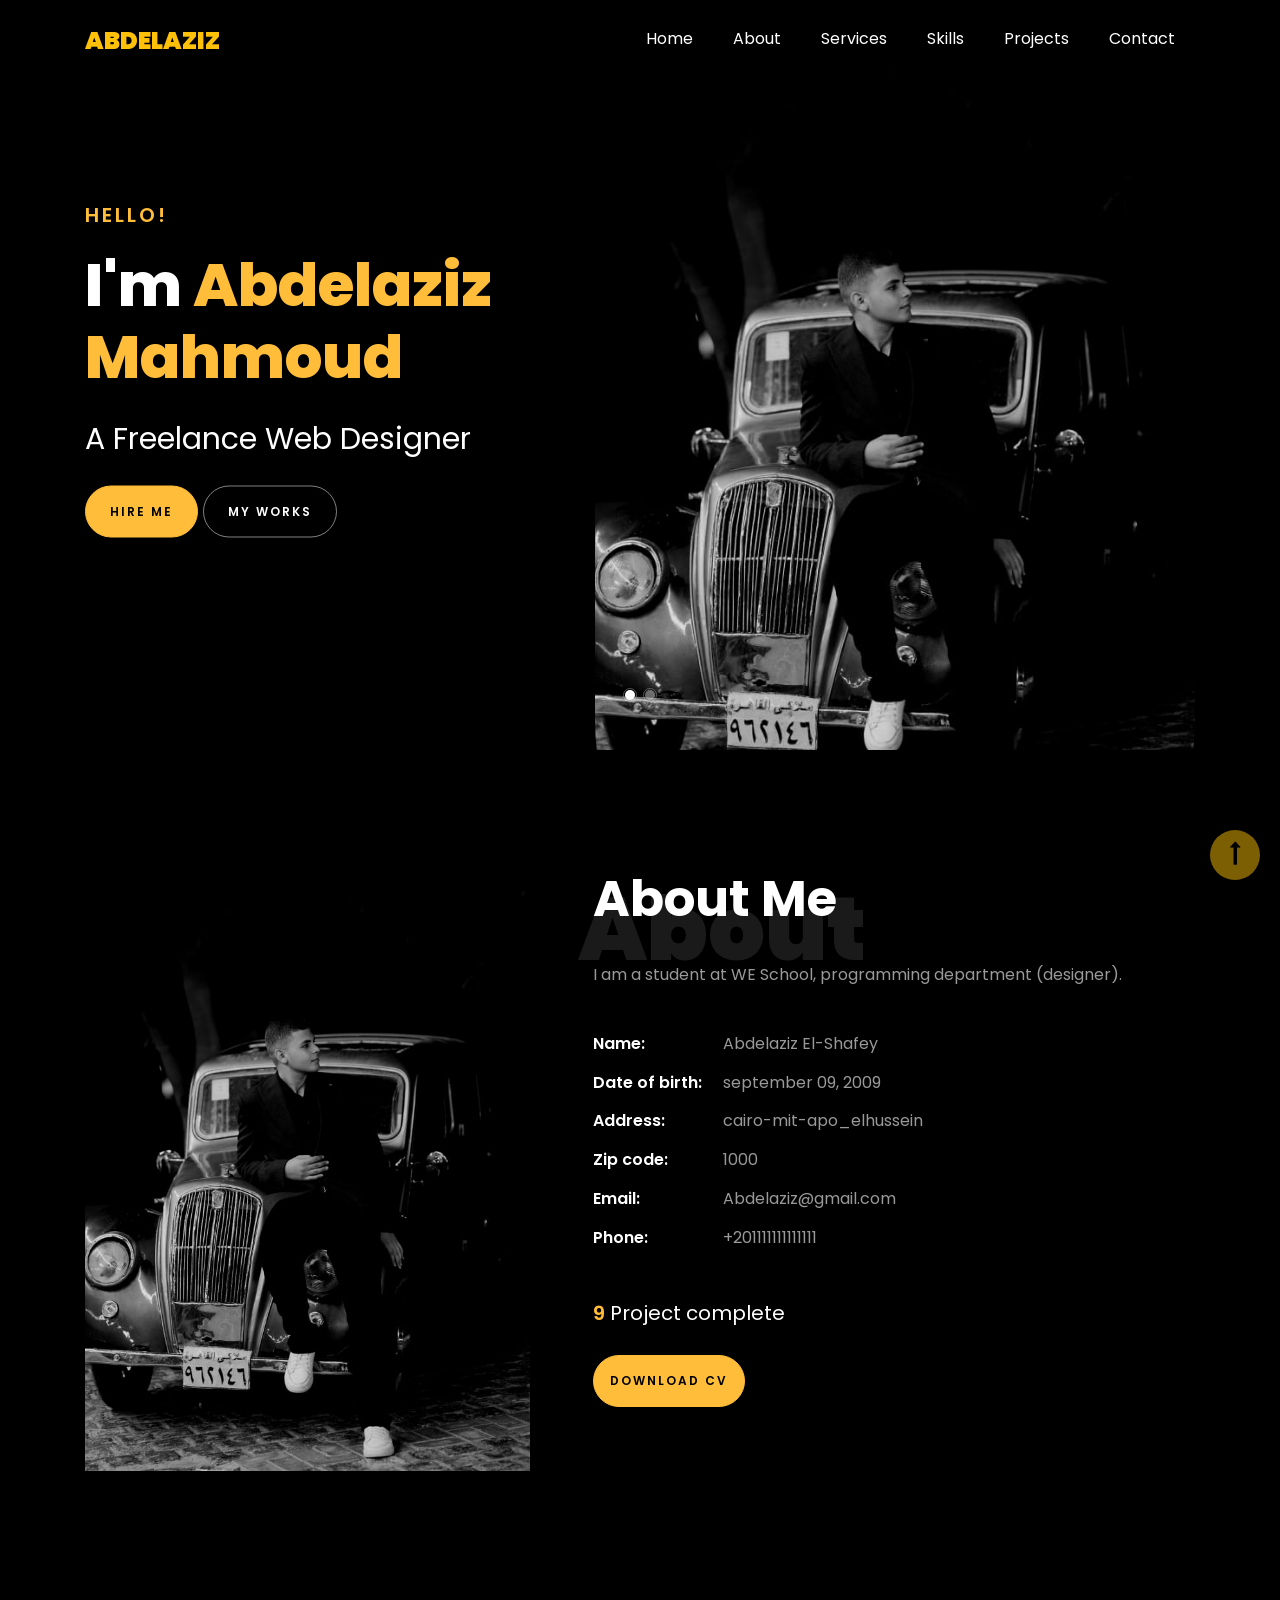
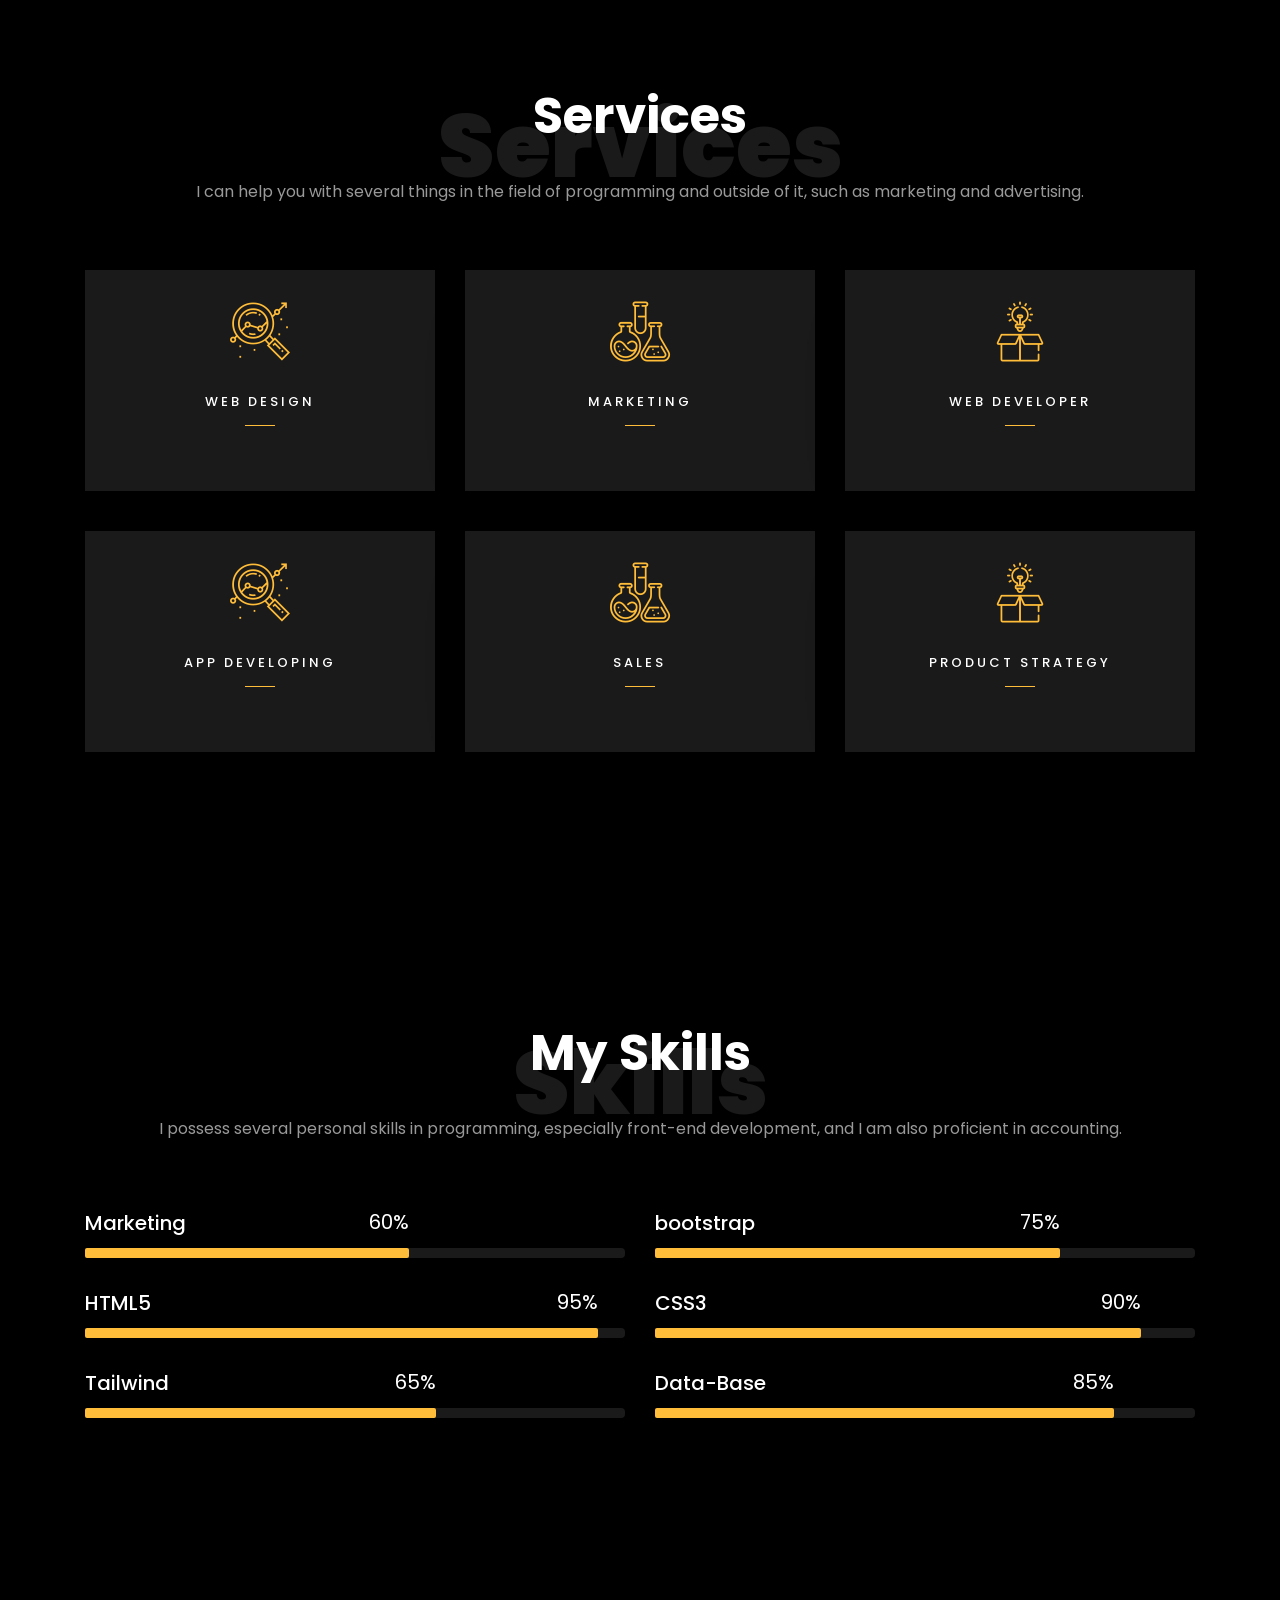
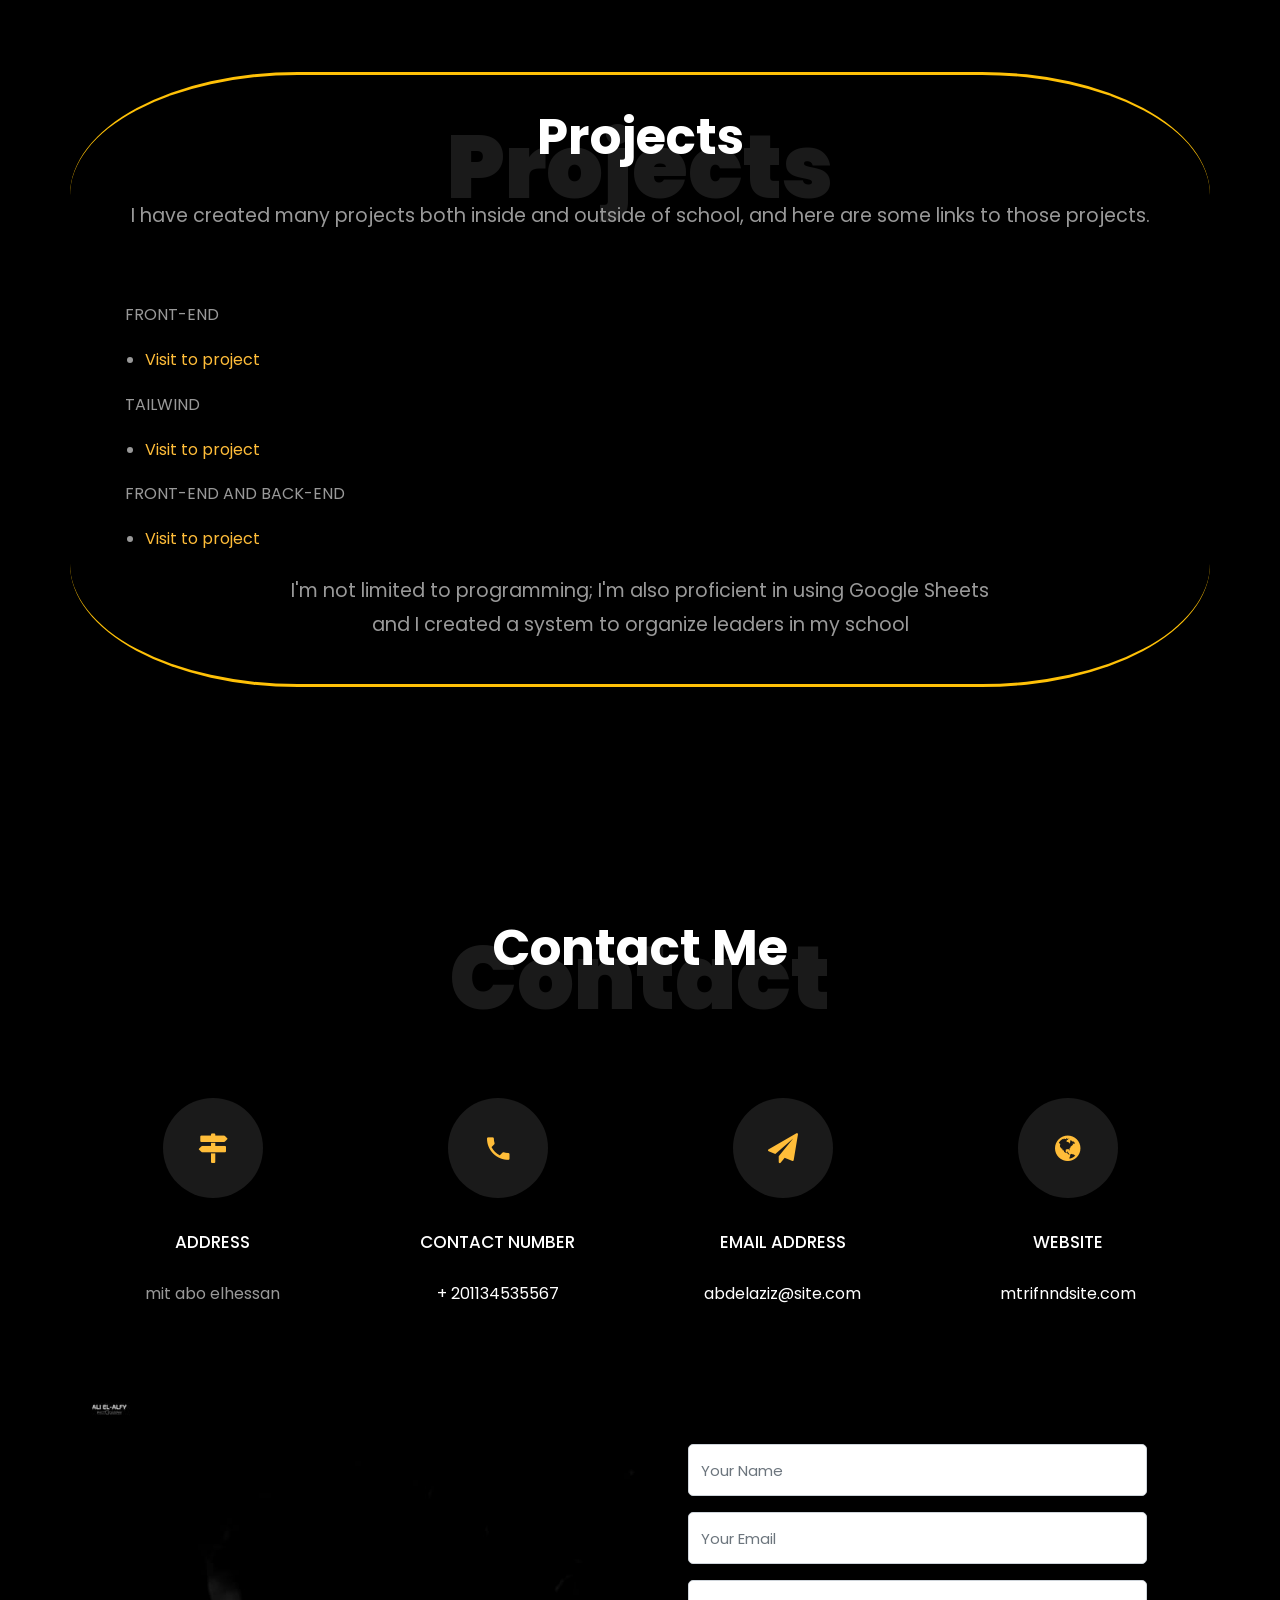
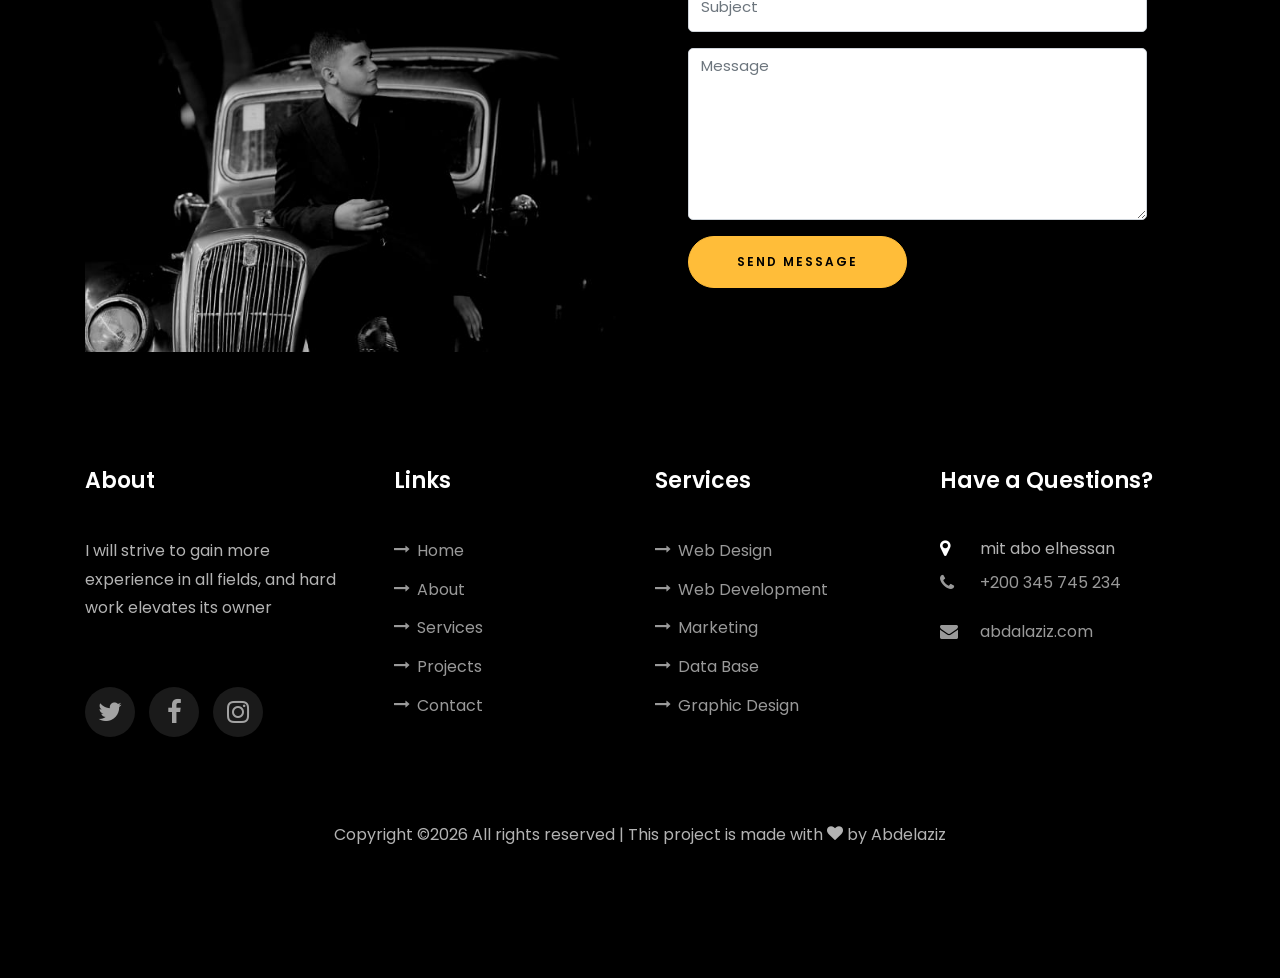
==== commit 60d8a838: "Update index.html" ====
--- a/index.html
+++ b/index.html
@@ -402,35 +402,35 @@
           </div>
         </div>
 
-        <div class="row no-gutters block-9">
-          <div class="col-md-6 order-md-last d-flex" id="form">
-            <form action="#" id="contact-form" class="bg-light p-4 p-md-5 contact-form">
-              <div class="form-group">
-                <input type="text" id="name" class="form-control" placeholder="Your Name">
-                <span class="error-msg" id="name-error">Please enter your name</span>
-              </div>
-              <div class="form-group">
-                <input type="text" id="email" class="form-control" placeholder="Your Email">
-                <span class="error-msg" id="email-error">Please enter a valid email</span>
-              </div>
-              <div class="form-group">
-                <input type="text" id="subject" class="form-control" placeholder="Subject">
-                <span class="error-msg" id="subject-error">Please enter a subject</span>
-              </div>
-              <div class="form-group">
-                <textarea name="" id="message" cols="30" rows="7" class="form-control" placeholder="Message"></textarea>
-                <span class="error-msg" id="message-error">Please write your message</span>
-              </div>
-              <div class="form-group">
-                <input type="submit" value="Send Message" class="btn btn-primary py-3 px-5">
-              </div>
-            </form>
-          </div>
-
-          <div class="col-md-6 d-flex">
-          	<div class="img" style="background-image: url(images/bg_1.png);"></div>
-          </div>
-        </div>
+       <div class="row no-gutters block-9">
+  <div class="col-md-6 order-md-last d-flex" id="form-container">
+    <form action="#" id="contact-form" class="contact-form p-4 p-md-5">
+      <div class="form-group">
+        <input type="text" id="name" class="form-control" placeholder="Your Name">
+        <span class="error-msg" id="name-error">Please enter your name</span>
+      </div>
+      <div class="form-group">
+        <input type="text" id="email" class="form-control" placeholder="Your Email">
+        <span class="error-msg" id="email-error">Please enter a valid email</span>
+      </div>
+      <div class="form-group">
+        <input type="text" id="subject" class="form-control" placeholder="Subject">
+        <span class="error-msg" id="subject-error">Please enter a subject</span>
+      </div>
+      <div class="form-group">
+        <textarea name="" id="message" cols="30" rows="7" class="form-control" placeholder="Message"></textarea>
+        <span class="error-msg" id="message-error">Please write your message</span>
+      </div>
+      <div class="form-group">
+        <input type="submit" value="Send Message" class="btn btn-primary py-3 px-5">
+      </div>
+    </form>
+  </div>
+
+  <div class="col-md-6 d-flex">
+    <div class="img" style="background-image: url('images/bg_1.png');"></div>
+  </div>
+</div>
       </div>
     </section>
 		
